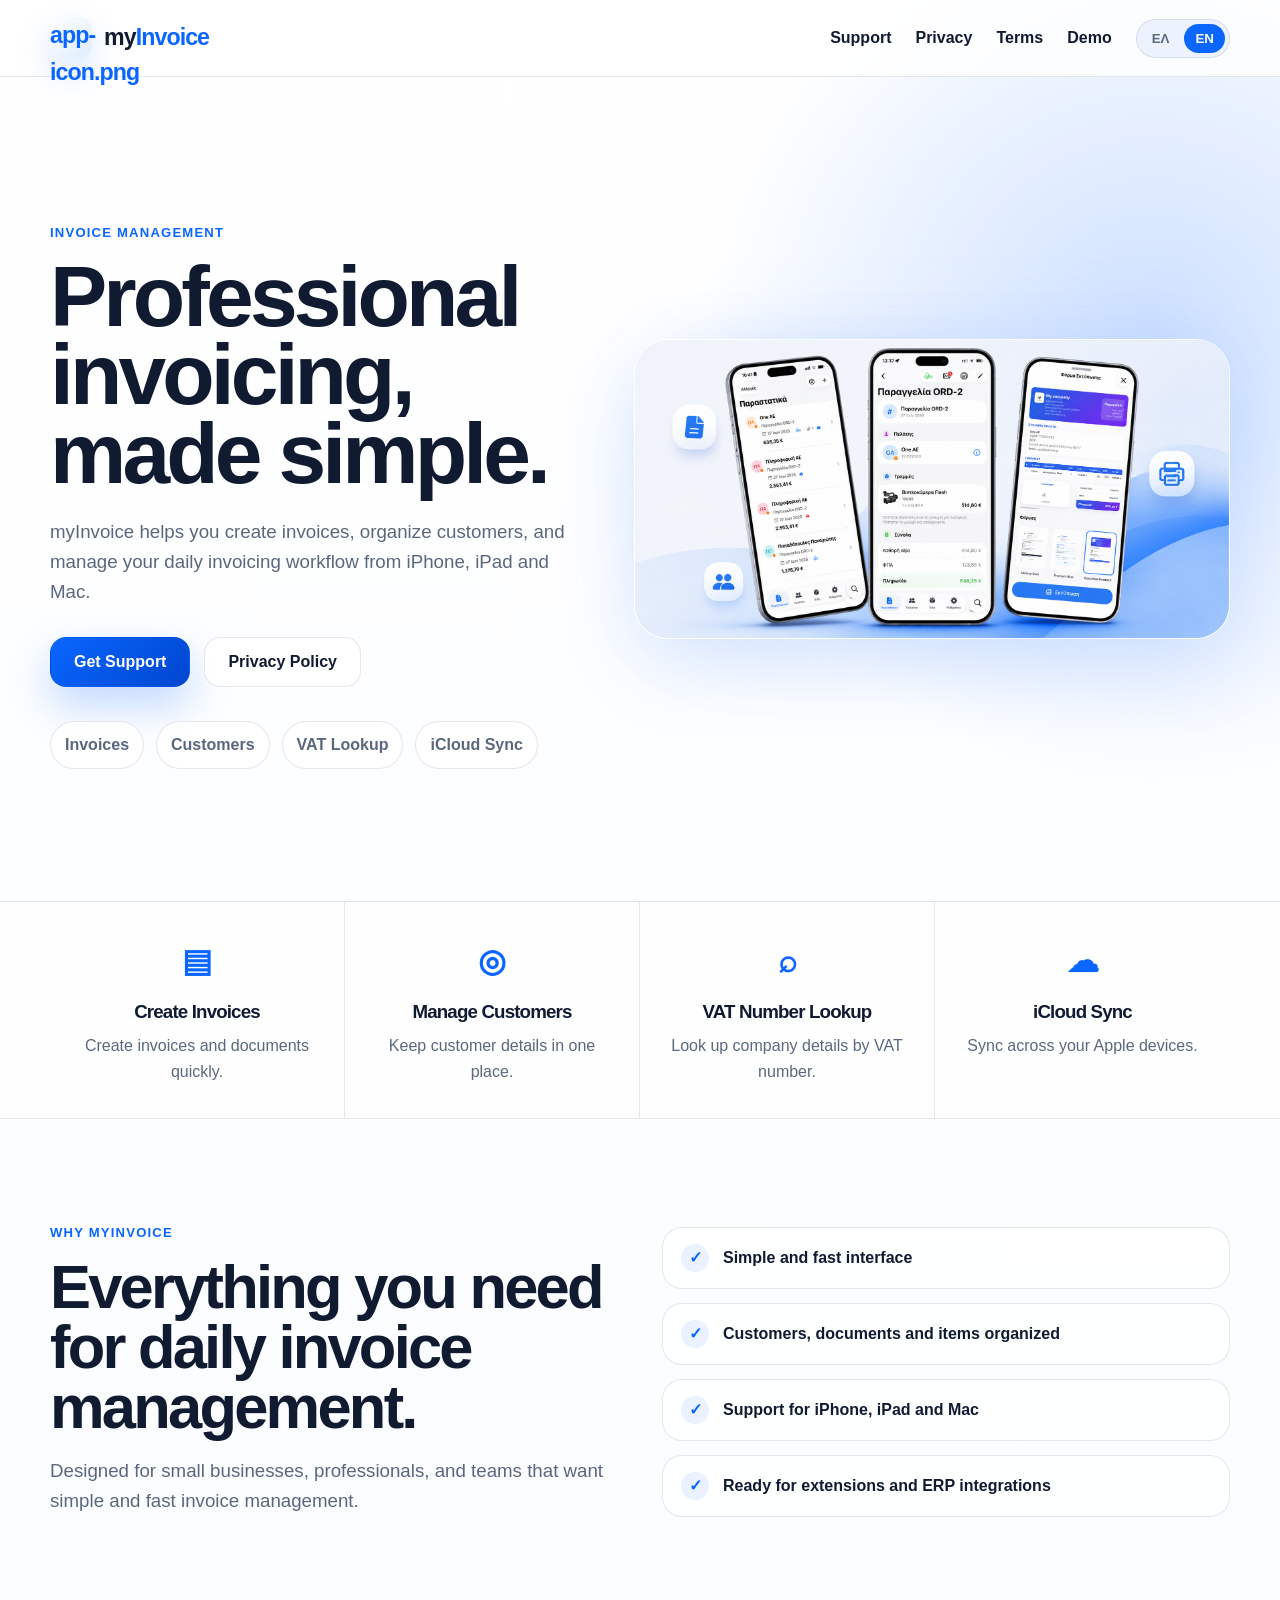
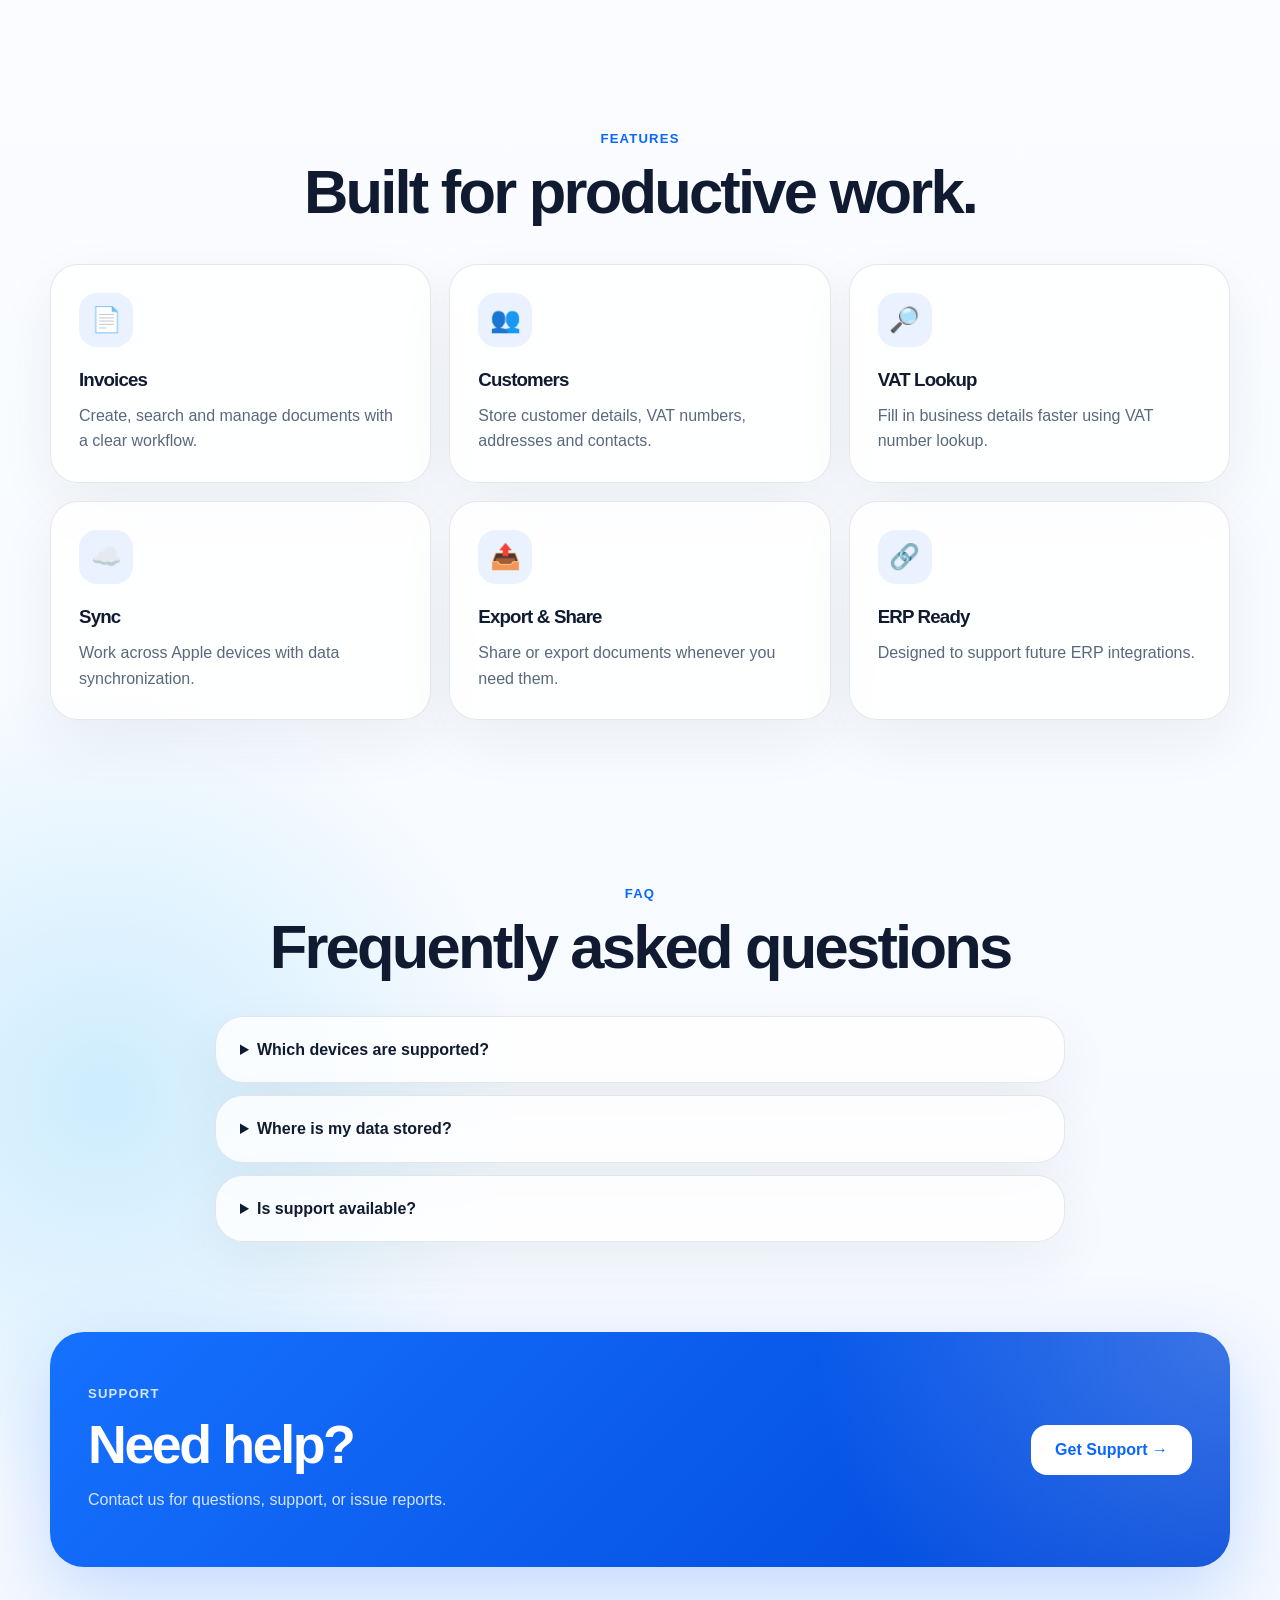
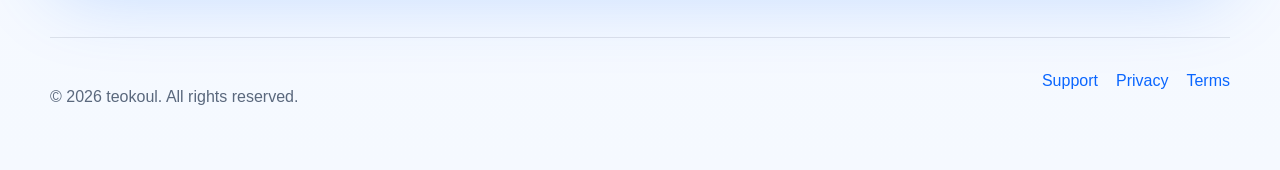
==== index.html @ 748924a8 "Update index.html" ====
<!DOCTYPE html>
<html lang="el">
<head>
  <meta charset="UTF-8" />
  <meta name="viewport" content="width=device-width, initial-scale=1.0" />
  <title>myInvoice | Invoice Management</title>
  <meta name="description" content="myInvoice - Δημιουργία παραστατικών, πελάτες, ΑΦΜ lookup και διαχείριση τιμολόγησης για iPhone, iPad και Mac." />
  <meta property="og:title" content="myInvoice" />
  <meta property="og:description" content="Professional invoice management for iPhone, iPad and Mac." />
  <meta property="og:image" content="hero.png" />
  <link rel="stylesheet" href="style.css" />
</head>
<body>
  <header class="site-header">
    <div class="container nav">
      <a class="brand" href="index.html" aria-label="myInvoice home">
        <span class="app-icon">app-icon.png</span>
        <span>my<span>Invoice</span></span>
      </a>

      <nav class="main-nav">
        <a href="support.html" data-i18n="navSupport">Support</a>
        <a href="privacy.html" data-i18n="navPrivacy">Privacy</a>
        <a href="terms.html" data-i18n="navTerms">Terms</a>
         <a href="demo.html" data-i18n="navDemo">Demo</a>
      </nav>

      <div class="language-switch" aria-label="Language switch">
        <button type="button" data-lang="el">ΕΛ</button>
        <button type="button" data-lang="en">EN</button>
      </div>
    </div>
  </header>

  <main>
    <section class="hero container">
      <div class="hero-copy">
        <p class="eyebrow" data-i18n="heroEyebrow">Invoice Management</p>
        <h1 data-i18n="heroTitle">Δημιούργησε παραστατικά εύκολα.</h1>
        <p class="lead" data-i18n="heroLead">
          Το myInvoice σε βοηθά να δημιουργείς παραστατικά, να οργανώνεις πελάτες
          και να διαχειρίζεσαι την καθημερινή τιμολόγηση από iPhone, iPad και Mac.
        </p>

        <div class="actions">
          <a class="button primary" href="support.html" data-i18n="heroSupport">Υποστήριξη</a>
          <a class="button secondary" href="privacy.html" data-i18n="heroPrivacy">Privacy Policy</a>
        </div>

        <div class="mini-features">
          <span data-i18n="pillInvoices">Παραστατικά</span>
          <span data-i18n="pillCustomers">Πελάτες</span>
          <span data-i18n="pillVat">ΑΦΜ Lookup</span>
          <span data-i18n="pillSync">iCloud Sync</span>
        </div>
      </div>

      <div class="hero-art">
        <img src="hero.png" alt="myInvoice app preview" />
      </div>
    </section>

    <section class="feature-strip">
      <div class="container strip-grid">
        <article>
          <div class="line-icon">▤</div>
          <h3 data-i18n="strip1Title">Create Invoices</h3>
          <p data-i18n="strip1Text">Δημιούργησε παραστατικά και έγγραφα γρήγορα.</p>
        </article>
        <article>
          <div class="line-icon">◎</div>
          <h3 data-i18n="strip2Title">Manage Customers</h3>
          <p data-i18n="strip2Text">Οργάνωσε στοιχεία πελατών σε ένα σημείο.</p>
        </article>
        <article>
          <div class="line-icon">⌕</div>
          <h3 data-i18n="strip3Title">VAT Number Lookup</h3>
          <p data-i18n="strip3Text">Αναζήτηση στοιχείων επιχείρησης με ΑΦΜ.</p>
        </article>
        <article>
          <div class="line-icon">☁</div>
          <h3 data-i18n="strip4Title">iCloud Sync</h3>
          <p data-i18n="strip4Text">Συγχρονισμός στις Apple συσκευές σου.</p>
        </article>
      </div>
    </section>

    <section class="container section two-col">
      <div>
        <p class="eyebrow" data-i18n="whyEyebrow">Why myInvoice</p>
        <h2 data-i18n="whyTitle">Όλα όσα χρειάζεσαι για την καθημερινή τιμολόγηση.</h2>
        <p class="section-lead" data-i18n="whyText">
          Σχεδιασμένο για μικρές επιχειρήσεις, επαγγελματίες και ομάδες που θέλουν
          απλή και γρήγορη διαχείριση παραστατικών.
        </p>
      </div>
      <div class="check-list">
        <div><span>✓</span><p data-i18n="check1">Απλό και γρήγορο περιβάλλον</p></div>
        <div><span>✓</span><p data-i18n="check2">Πελάτες, παραστατικά και είδη οργανωμένα</p></div>
        <div><span>✓</span><p data-i18n="check3">Υποστήριξη για iPhone, iPad και Mac</p></div>
        <div><span>✓</span><p data-i18n="check4">Έτοιμο για επεκτάσεις και ERP integrations</p></div>
      </div>
    </section>

    <section class="container section">
      <p class="eyebrow center" data-i18n="featuresEyebrow">Features</p>
      <h2 class="center title-medium" data-i18n="featuresTitle">Χτισμένο για παραγωγική εργασία.</h2>

      <div class="cards-grid">
        <article class="card">
          <div class="card-icon">📄</div>
          <h3 data-i18n="card1Title">Παραστατικά</h3>
          <p data-i18n="card1Text">Δημιούργησε, αναζήτησε και διαχειρίσου παραστατικά με καθαρή εικόνα.</p>
        </article>
        <article class="card">
          <div class="card-icon">👥</div>
          <h3 data-i18n="card2Title">Πελάτες</h3>
          <p data-i18n="card2Text">Κράτησε στοιχεία πελατών, ΑΦΜ, διευθύνσεις και επαφές.</p>
        </article>
        <article class="card">
          <div class="card-icon">🔎</div>
          <h3 data-i18n="card3Title">Αναζήτηση ΑΦΜ</h3>
          <p data-i18n="card3Text">Συμπλήρωσε πιο γρήγορα στοιχεία επιχείρησης με αναζήτηση ΑΦΜ.</p>
        </article>
        <article class="card">
          <div class="card-icon">☁️</div>
          <h3 data-i18n="card4Title">Συγχρονισμός</h3>
          <p data-i18n="card4Text">Δούλεψε σε διαφορετικές Apple συσκευές με συγχρονισμό δεδομένων.</p>
        </article>
        <article class="card">
          <div class="card-icon">📤</div>
          <h3 data-i18n="card5Title">Export & Share</h3>
          <p data-i18n="card5Text">Μοιράσου ή εξήγαγε έγγραφα όταν τα χρειάζεσαι.</p>
        </article>
        <article class="card">
          <div class="card-icon">🔗</div>
          <h3 data-i18n="card6Title">ERP Ready</h3>
          <p data-i18n="card6Text">Σχεδιασμένο ώστε να υποστηρίξει μελλοντικές διασυνδέσεις με ERP.</p>
        </article>
      </div>
    </section>

    <section class="container faq-section">
      <p class="eyebrow center">FAQ</p>
      <h2 class="center title-medium" data-i18n="faqTitle">Συχνές ερωτήσεις</h2>

      <div class="faq">
        <details>
          <summary data-i18n="faq1Q">Σε ποιες συσκευές λειτουργεί;</summary>
          <p data-i18n="faq1A">Το myInvoice έχει σχεδιαστεί για iPhone, iPad και Mac.</p>
        </details>
        <details>
          <summary data-i18n="faq2Q">Πού αποθηκεύονται τα δεδομένα;</summary>
          <p data-i18n="faq2A">Τα δεδομένα αποθηκεύονται στη συσκευή και μπορούν να συγχρονίζονται μέσω iCloud, αν είναι ενεργό.</p>
        </details>
        <details>
          <summary data-i18n="faq3Q">Υπάρχει υποστήριξη;</summary>
          <p data-i18n="faq3A">Ναι, μπορείς να επικοινωνήσεις μέσω της σελίδας Support.</p>
        </details>
      </div>
    </section>

    <section class="container cta">
      <div>
        <p class="eyebrow" data-i18n="ctaEyebrow">Support</p>
        <h2 data-i18n="ctaTitle">Χρειάζεσαι βοήθεια;</h2>
        <p data-i18n="ctaText">Επικοινώνησε μαζί μας για ερωτήσεις, υποστήριξη ή αναφορά προβλήματος.</p>
      </div>
      <a class="button white" href="support.html" data-i18n="ctaButton">Get Support →</a>
    </section>
  </main>

  <footer class="footer container">
    <p>© 2026 teokoul. All rights reserved.</p>
    <div>
      <a href="support.html">Support</a>
      <a href="privacy.html">Privacy</a>
      <a href="terms.html">Terms</a>
    </div>
  </footer>

  <script src="script.js"></script>
</body>
</html>
---- style.css ----
/* myInvoice bilingual GitHub Pages website */

:root {
  --bg: #f5f9ff;
  --surface: #ffffff;
  --text: #101b32;
  --muted: #5a687d;
  --blue: #0a66ff;
  --blue-dark: #0046cf;
  --blue-soft: #eaf2ff;
  --border: rgba(16, 27, 50, 0.10);
  --shadow: 0 26px 80px rgba(10, 102, 255, 0.14);
  --radius: 28px;
}

* {
  box-sizing: border-box;
}

html {
  scroll-behavior: smooth;
}

body {
  margin: 0;
  font-family: -apple-system, BlinkMacSystemFont, "SF Pro Display", "Segoe UI", sans-serif;
  background:
    radial-gradient(circle at 90% 10%, rgba(10, 102, 255, .20), transparent 28rem),
    radial-gradient(circle at 8% 80%, rgba(56, 189, 248, .22), transparent 26rem),
    linear-gradient(180deg, #ffffff 0%, var(--bg) 100%);
  color: var(--text);
  line-height: 1.6;
}

a {
  color: var(--blue);
  text-decoration: none;
}

a:hover {
  text-decoration: underline;
}

.container {
  width: min(1180px, calc(100% - 40px));
  margin: 0 auto;
}

.site-header {
  position: sticky;
  top: 0;
  z-index: 50;
  background: rgba(255, 255, 255, 0.78);
  backdrop-filter: blur(22px);
  border-bottom: 1px solid var(--border);
}

.nav {
  min-height: 76px;
  display: grid;
  grid-template-columns: auto 1fr auto;
  gap: 24px;
  align-items: center;
}

.brand {
  color: var(--text);
  display: inline-flex;
  align-items: center;
  gap: 12px;
  font-weight: 900;
  font-size: 1.45rem;
  letter-spacing: -0.04em;
}

.brand span span {
  color: var(--blue);
}

.app-icon {
  width: 42px;
  height: 42px;
  border-radius: 14px;
  display: grid;
  place-items: center;
  background: linear-gradient(135deg, #ffffff, #ddecff);
  box-shadow: 0 14px 34px rgba(10, 102, 255, .16);
  color: var(--blue);
}

.main-nav {
  justify-self: end;
  display: flex;
  gap: 24px;
  font-weight: 750;
}

.main-nav a {
  color: var(--text);
}

.language-switch {
  display: flex;
  padding: 4px;
  gap: 4px;
  border-radius: 999px;
  background: rgba(234, 242, 255, 0.9);
  border: 1px solid var(--border);
}

.language-switch button {
  border: 0;
  background: transparent;
  border-radius: 999px;
  padding: 7px 11px;
  cursor: pointer;
  font-weight: 850;
  color: var(--muted);
}

.language-switch button.active {
  background: var(--blue);
  color: #fff;
}

.hero {
  min-height: calc(100vh - 76px);
  display: grid;
  grid-template-columns: .95fr 1.05fr;
  gap: 44px;
  align-items: center;
  padding: 72px 0;
}

.eyebrow {
  color: var(--blue);
  text-transform: uppercase;
  letter-spacing: .09em;
  font-weight: 900;
  font-size: .82rem;
}

h1,
h2,
h3 {
  letter-spacing: -0.045em;
}

h1 {
  font-size: clamp(3.1rem, 6.7vw, 7.2rem);
  line-height: .92;
  margin: 0 0 24px;
}

.lead,
.section-lead,
.page-lead {
  color: var(--muted);
  font-size: 1.17rem;
  max-width: 650px;
}

.actions {
  display: flex;
  flex-wrap: wrap;
  gap: 14px;
  margin-top: 30px;
}

.button {
  min-height: 50px;
  padding: 0 23px;
  border-radius: 16px;
  display: inline-flex;
  align-items: center;
  justify-content: center;
  font-weight: 850;
  border: 1px solid transparent;
}

.button:hover {
  text-decoration: none;
}

.primary {
  background: linear-gradient(135deg, var(--blue), var(--blue-dark));
  color: white;
  box-shadow: 0 18px 42px rgba(10, 102, 255, .25);
}

.secondary {
  color: var(--text);
  background: rgba(255, 255, 255, .82);
  border-color: var(--border);
}

.white {
  color: var(--blue);
  background: white;
}

.mini-features {
  display: flex;
  flex-wrap: wrap;
  gap: 12px;
  margin-top: 34px;
}

.mini-features span {
  padding: 10px 14px;
  border-radius: 999px;
  background: rgba(255, 255, 255, .78);
  border: 1px solid var(--border);
  color: var(--muted);
  font-weight: 780;
}

.hero-art {
  position: relative;
}

.hero-art::before {
  content: "";
  position: absolute;
  inset: 8%;
  background: linear-gradient(135deg, rgba(10, 102, 255, .18), rgba(255,255,255,.2));
  filter: blur(50px);
  border-radius: 60px;
  z-index: -1;
}

.hero-art img {
  width: 100%;
  display: block;
  border-radius: 34px;
  box-shadow: var(--shadow);
  border: 1px solid rgba(255, 255, 255, .85);
}

.feature-strip {
  background: rgba(255, 255, 255, .78);
  border-top: 1px solid var(--border);
  border-bottom: 1px solid var(--border);
}

.strip-grid {
  display: grid;
  grid-template-columns: repeat(4, 1fr);
}

.strip-grid article {
  padding: 34px 28px;
  text-align: center;
  border-right: 1px solid var(--border);
}

.strip-grid article:last-child {
  border-right: 0;
}

.line-icon {
  color: var(--blue);
  font-size: 2rem;
  font-weight: 900;
}

.strip-grid h3 {
  margin: 10px 0 6px;
}

.strip-grid p {
  margin: 0;
  color: var(--muted);
}

.section {
  padding: 90px 0;
}

.two-col {
  display: grid;
  grid-template-columns: 1fr 1fr;
  gap: 44px;
  align-items: center;
}

.two-col h2,
.title-medium {
  font-size: clamp(2.3rem, 4.8vw, 5rem);
  line-height: .98;
  margin: 0 0 18px;
}

.check-list {
  display: grid;
  gap: 14px;
}

.check-list div {
  display: flex;
  gap: 14px;
  align-items: center;
  background: rgba(255, 255, 255, .78);
  border: 1px solid var(--border);
  border-radius: 20px;
  padding: 16px 18px;
}

.check-list span {
  width: 28px;
  height: 28px;
  display: grid;
  place-items: center;
  border-radius: 50%;
  background: var(--blue-soft);
  color: var(--blue);
  font-weight: 900;
}

.check-list p {
  margin: 0;
  color: var(--text);
  font-weight: 700;
}

.center {
  text-align: center;
}

.cards-grid {
  display: grid;
  grid-template-columns: repeat(3, 1fr);
  gap: 18px;
  margin-top: 42px;
}

.card,
.info-box,
.faq details {
  background: rgba(255, 255, 255, .82);
  border: 1px solid var(--border);
  border-radius: var(--radius);
  box-shadow: 0 20px 60px rgba(16, 27, 50, .06);
}

.card {
  padding: 28px;
}

.card-icon {
  width: 54px;
  height: 54px;
  border-radius: 18px;
  display: grid;
  place-items: center;
  background: var(--blue-soft);
  font-size: 1.55rem;
}

.card h3 {
  margin: 18px 0 8px;
}

.card p {
  color: var(--muted);
  margin: 0;
}

.faq-section {
  padding: 60px 0 90px;
}

.faq {
  display: grid;
  gap: 12px;
  max-width: 850px;
  margin: 38px auto 0;
}

.faq details {
  padding: 20px 24px;
}

.faq summary {
  cursor: pointer;
  font-weight: 850;
}

.faq p {
  color: var(--muted);
  margin-bottom: 0;
}

.cta {
  margin-bottom: 70px;
  border-radius: 34px;
  padding: 38px;
  display: flex;
  align-items: center;
  justify-content: space-between;
  gap: 28px;
  color: white;
  background:
    radial-gradient(circle at top right, rgba(255,255,255,.22), transparent 26rem),
    linear-gradient(135deg, #1671ff, #0047d9);
  box-shadow: 0 26px 80px rgba(10, 102, 255, .22);
}

.cta .eyebrow,
.cta p {
  color: rgba(255, 255, 255, .82);
}

.cta h2 {
  font-size: clamp(2rem, 4.2vw, 4.2rem);
  line-height: 1;
  margin: 0 0 10px;
}

.page {
  max-width: 900px;
  padding: 76px 0;
}

.page h1 {
  font-size: clamp(2.7rem, 6vw, 5.4rem);
}

.page h2 {
  margin-top: 34px;
}

.page p,
.page li {
  color: var(--muted);
}

.info-box {
  padding: 28px;
  margin: 30px 0;
}

.page-section {
  margin-top: 38px;
}

.footer {
  border-top: 1px solid var(--border);
  padding: 30px 0 44px;
  display: flex;
  justify-content: space-between;
  gap: 20px;
  color: var(--muted);
}

.footer div {
  display: flex;
  gap: 18px;
}

@media (max-width: 980px) {
  .hero,
  .two-col {
    grid-template-columns: 1fr;
  }

  .hero {
    min-height: auto;
  }

  .strip-grid,
  .cards-grid {
    grid-template-columns: repeat(2, 1fr);
  }

  .strip-grid article:nth-child(2) {
    border-right: 0;
  }
}

@media (max-width: 720px) {
  .nav {
    grid-template-columns: 1fr;
    padding: 16px 0;
    gap: 14px;
  }

  .main-nav {
    justify-self: start;
    gap: 16px;
    flex-wrap: wrap;
  }

  .language-switch {
    justify-self: start;
  }

  h1 {
    font-size: clamp(3rem, 15vw, 4.7rem);
  }

  .hero {
    padding: 46px 0;
  }

  .strip-grid,
  .cards-grid {
    grid-template-columns: 1fr;
  }

  .strip-grid article {
    border-right: 0;
    border-bottom: 1px solid var(--border);
  }

  .strip-grid article:last-child {
    border-bottom: 0;
  }

  .cta,
  .footer {
    flex-direction: column;
    align-items: flex-start;
  }
}
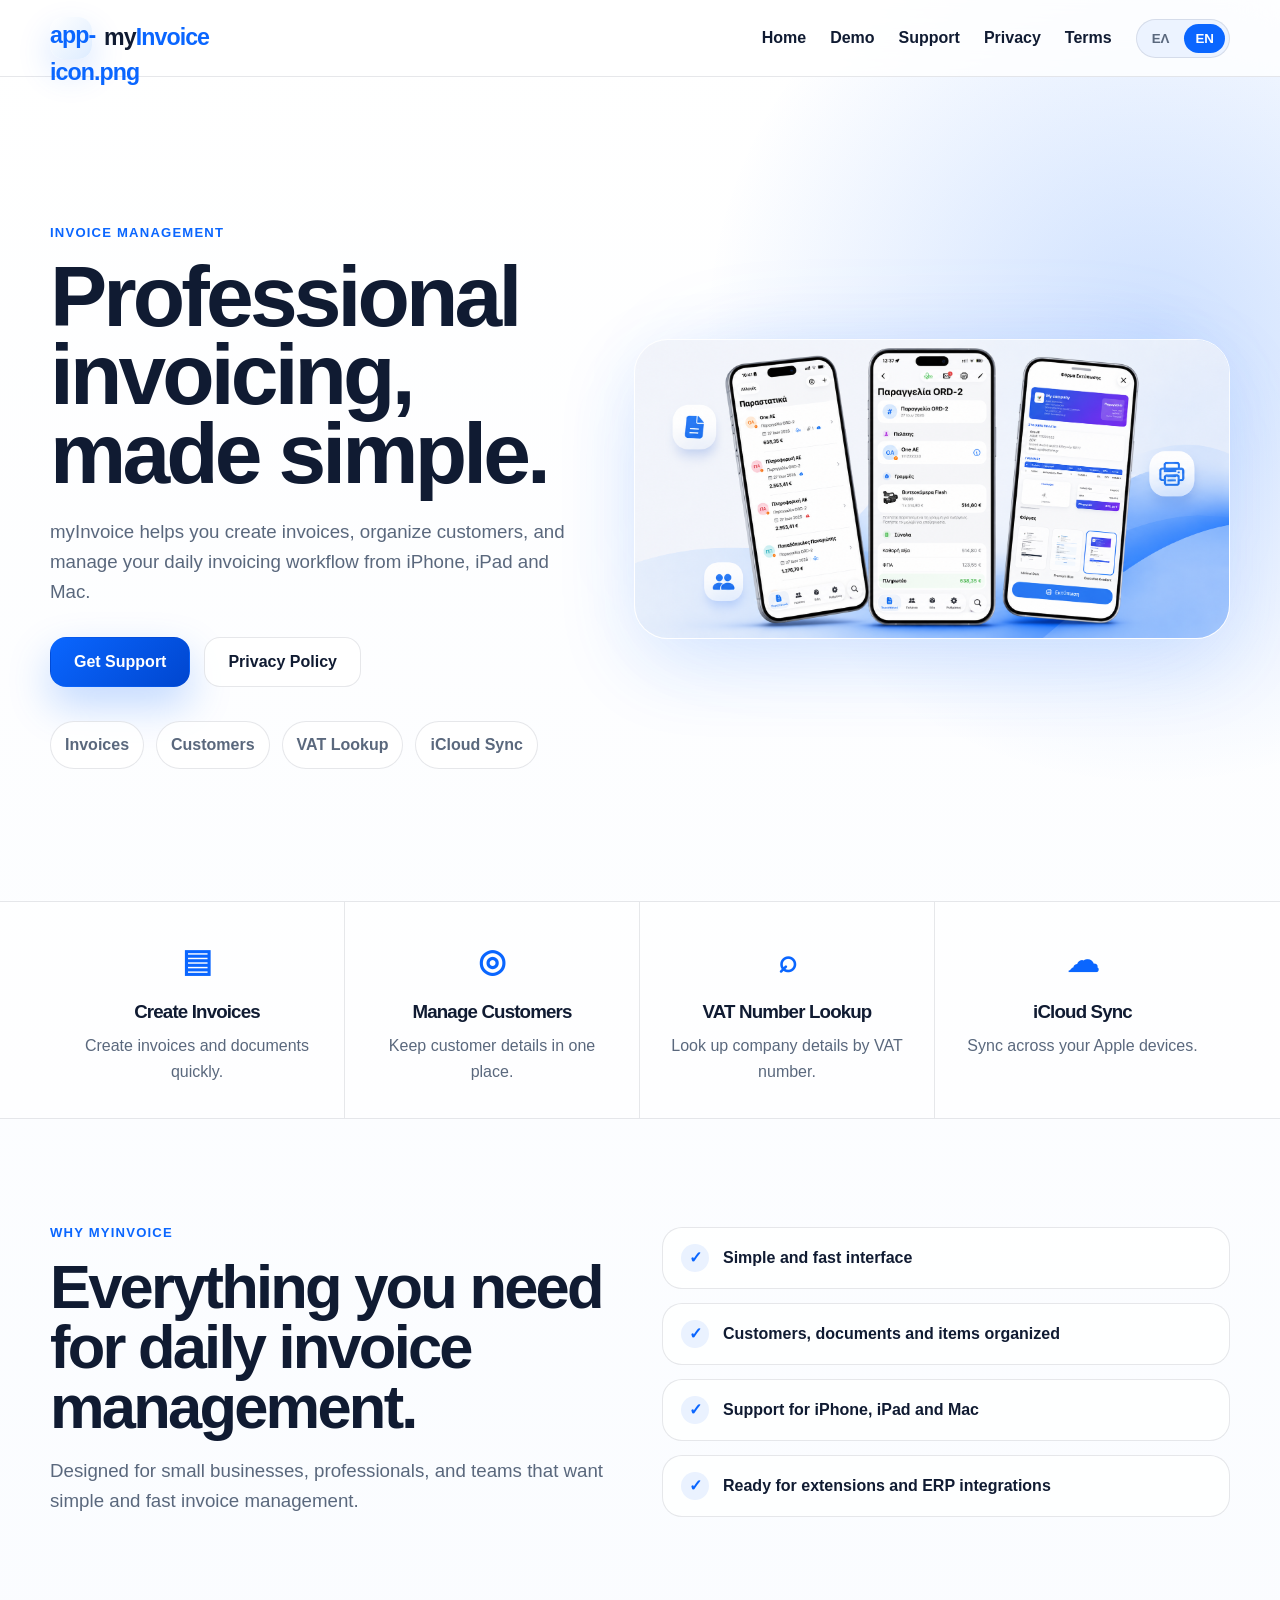
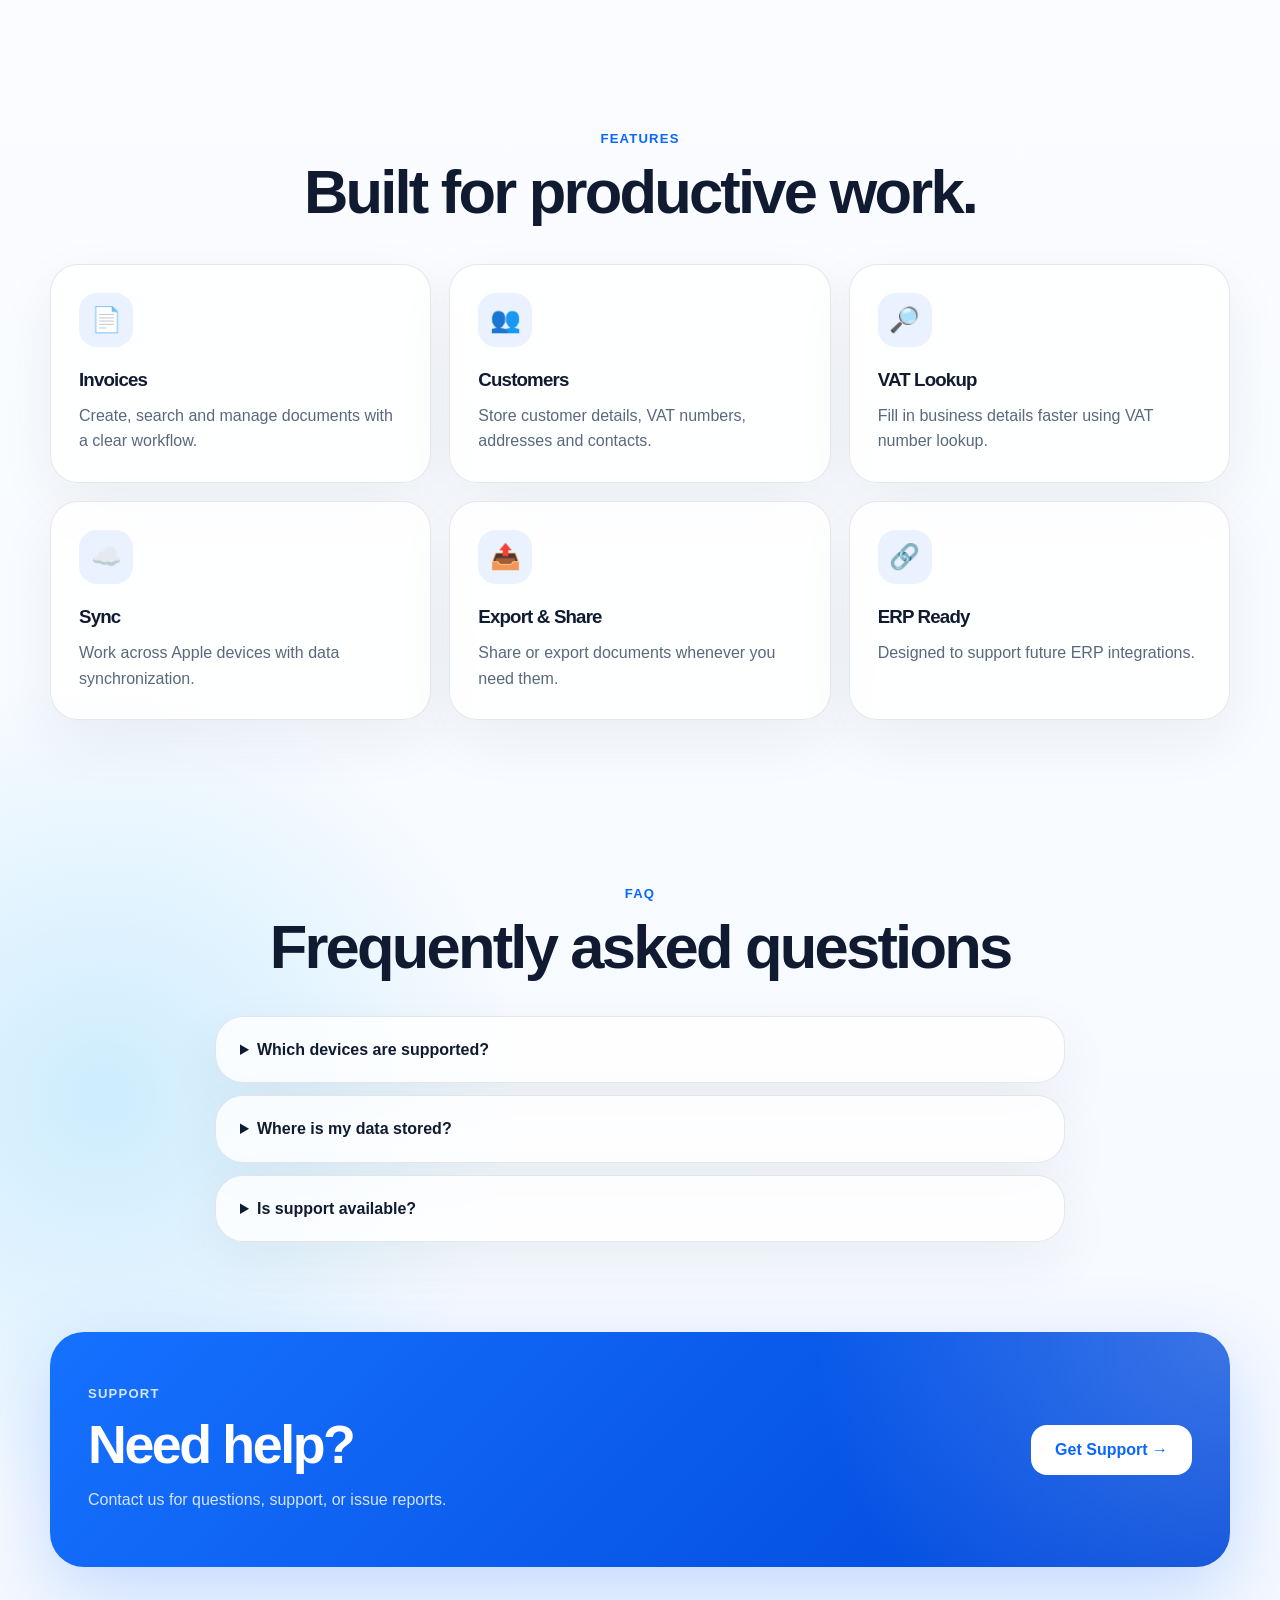
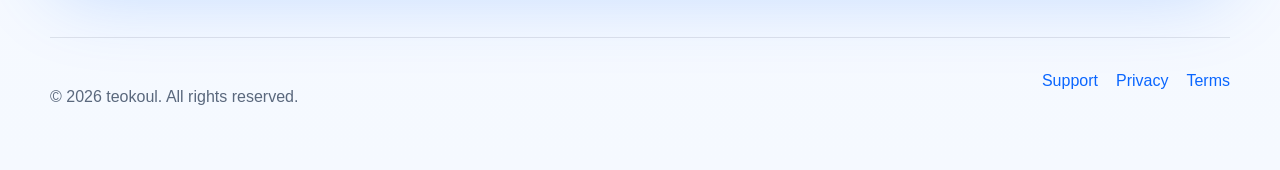
==== commit 2178d1ec: "Update index.html" ====
--- a/index.html
+++ b/index.html
@@ -18,12 +18,14 @@
         <span>my<span>Invoice</span></span>
       </a>
 
-      <nav class="main-nav">
+         <nav class="main-nav">
+        <a href="index.html">Home</a>
+        <a href="demo.html">Demo</a>
         <a href="support.html" data-i18n="navSupport">Support</a>
         <a href="privacy.html" data-i18n="navPrivacy">Privacy</a>
         <a href="terms.html" data-i18n="navTerms">Terms</a>
-         <a href="demo.html" data-i18n="navDemo">Demo</a>
       </nav>
+
 
       <div class="language-switch" aria-label="Language switch">
         <button type="button" data-lang="el">ΕΛ</button>
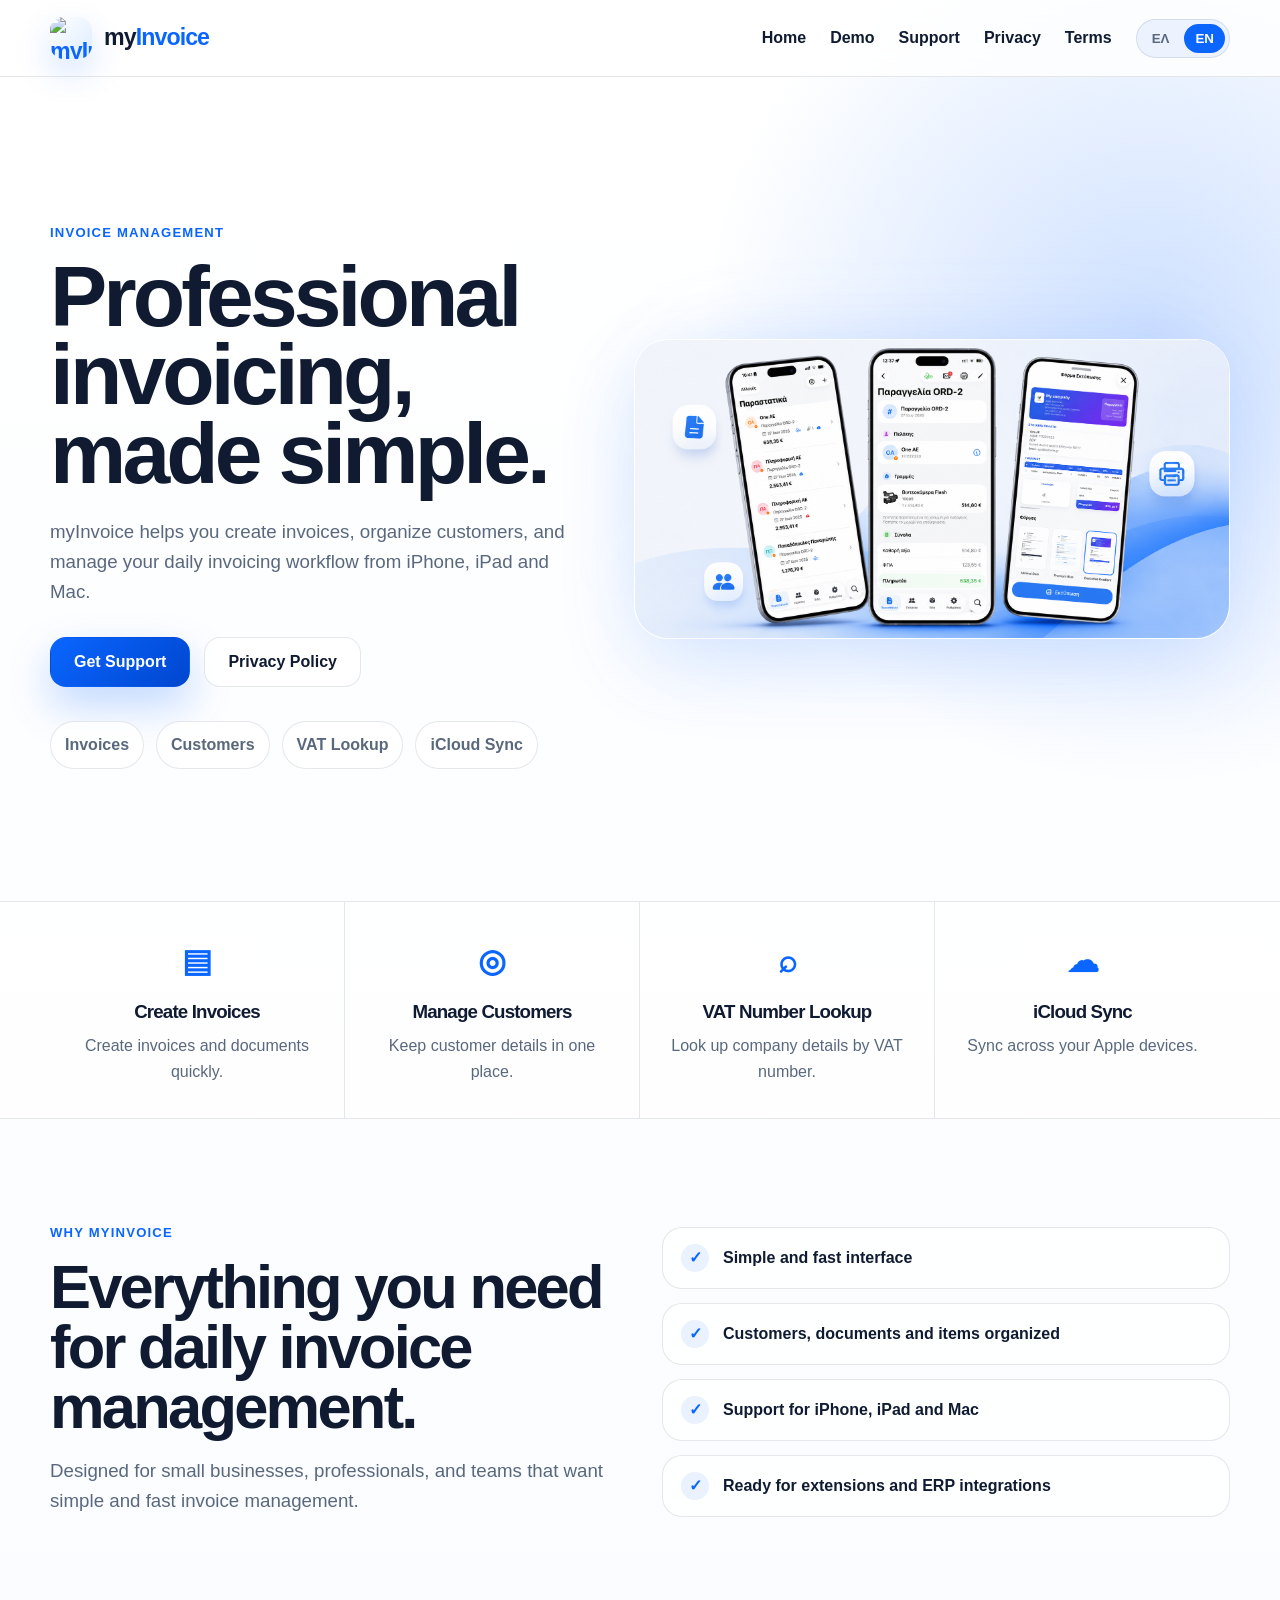
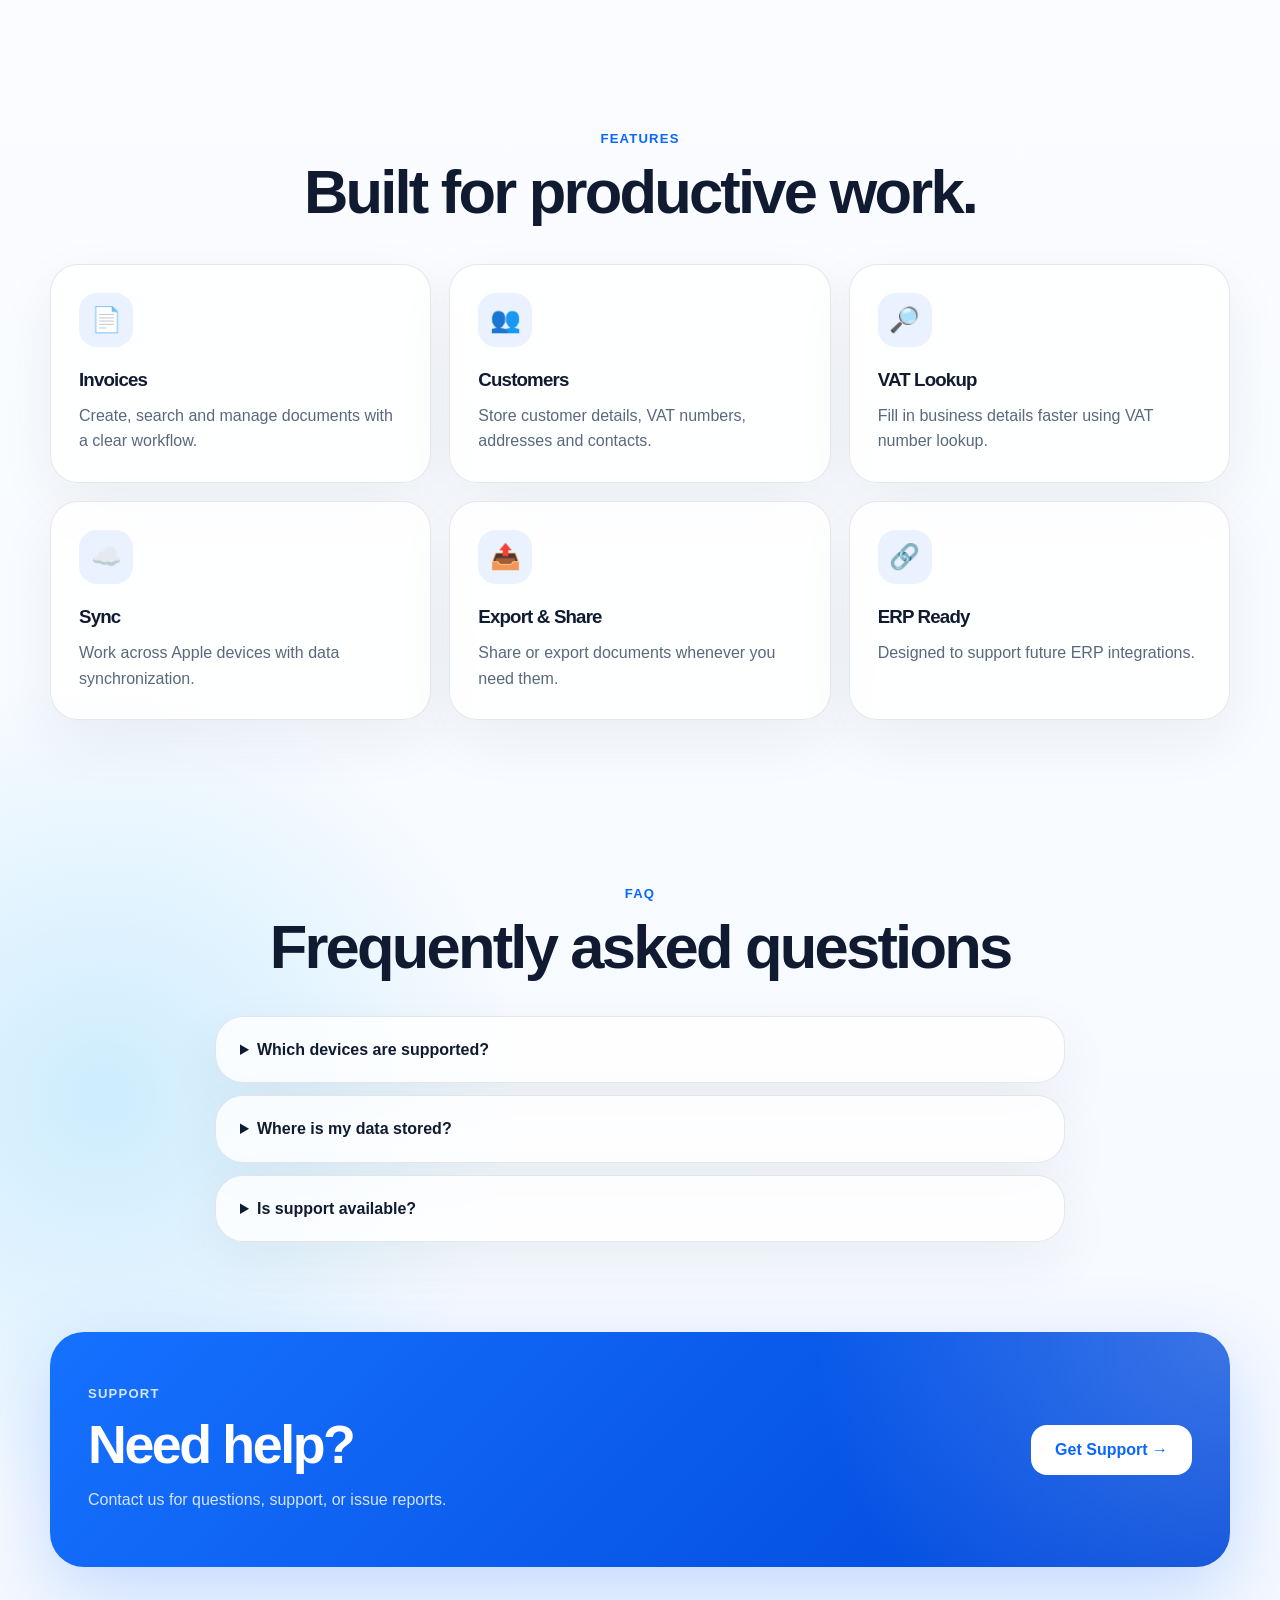
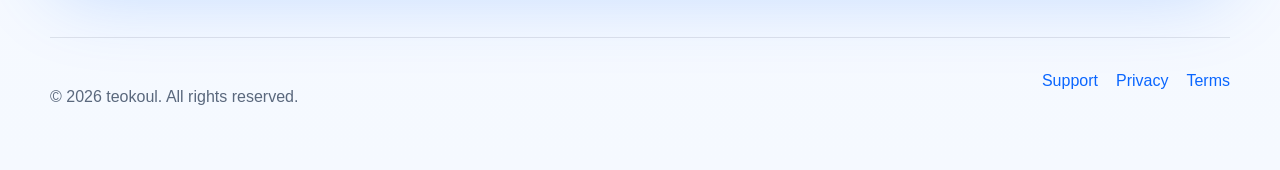
==== commit f8674add: "Update index.html" ====
--- a/index.html
+++ b/index.html
@@ -14,7 +14,7 @@
   <header class="site-header">
     <div class="container nav">
       <a class="brand" href="index.html" aria-label="myInvoice home">
-        <span class="app-icon">app-icon.png</span>
+      <img src="app-icon.png" alt="myInvoice" class="app-icon">
         <span>my<span>Invoice</span></span>
       </a>
 
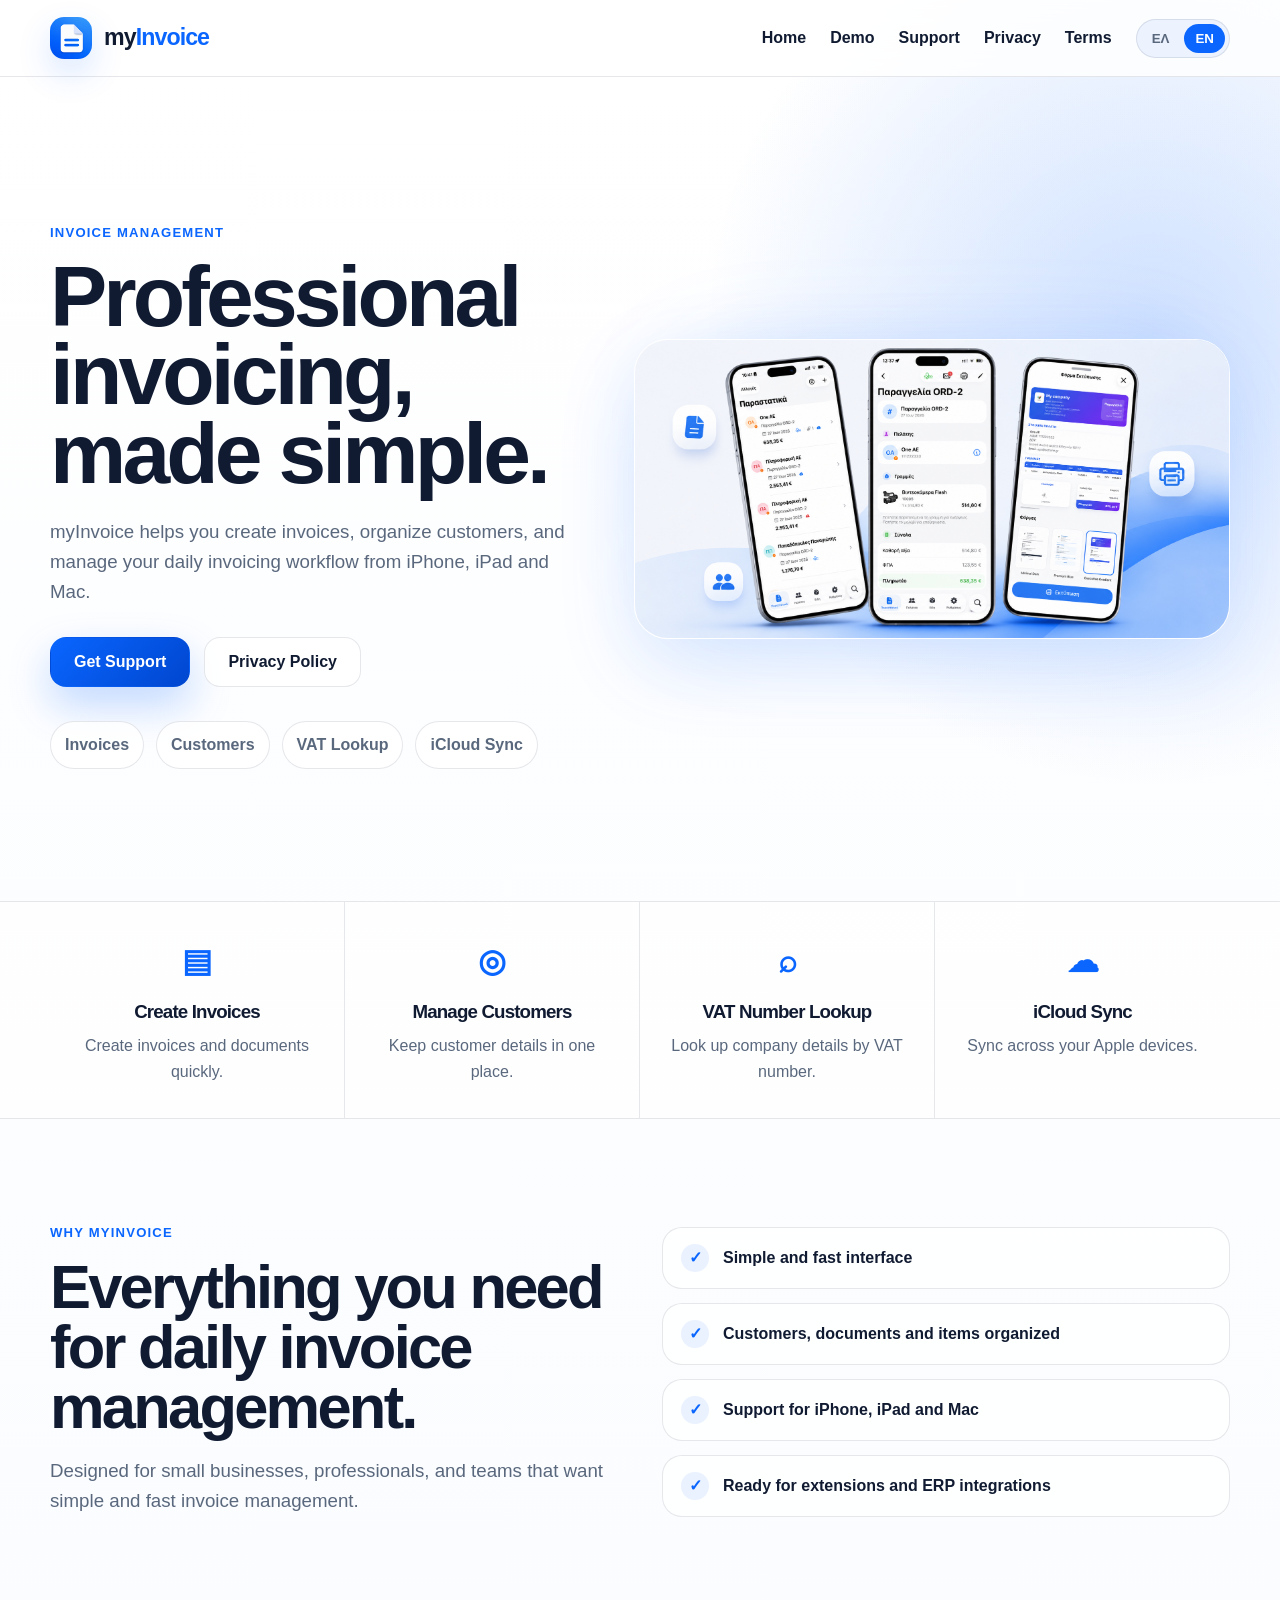
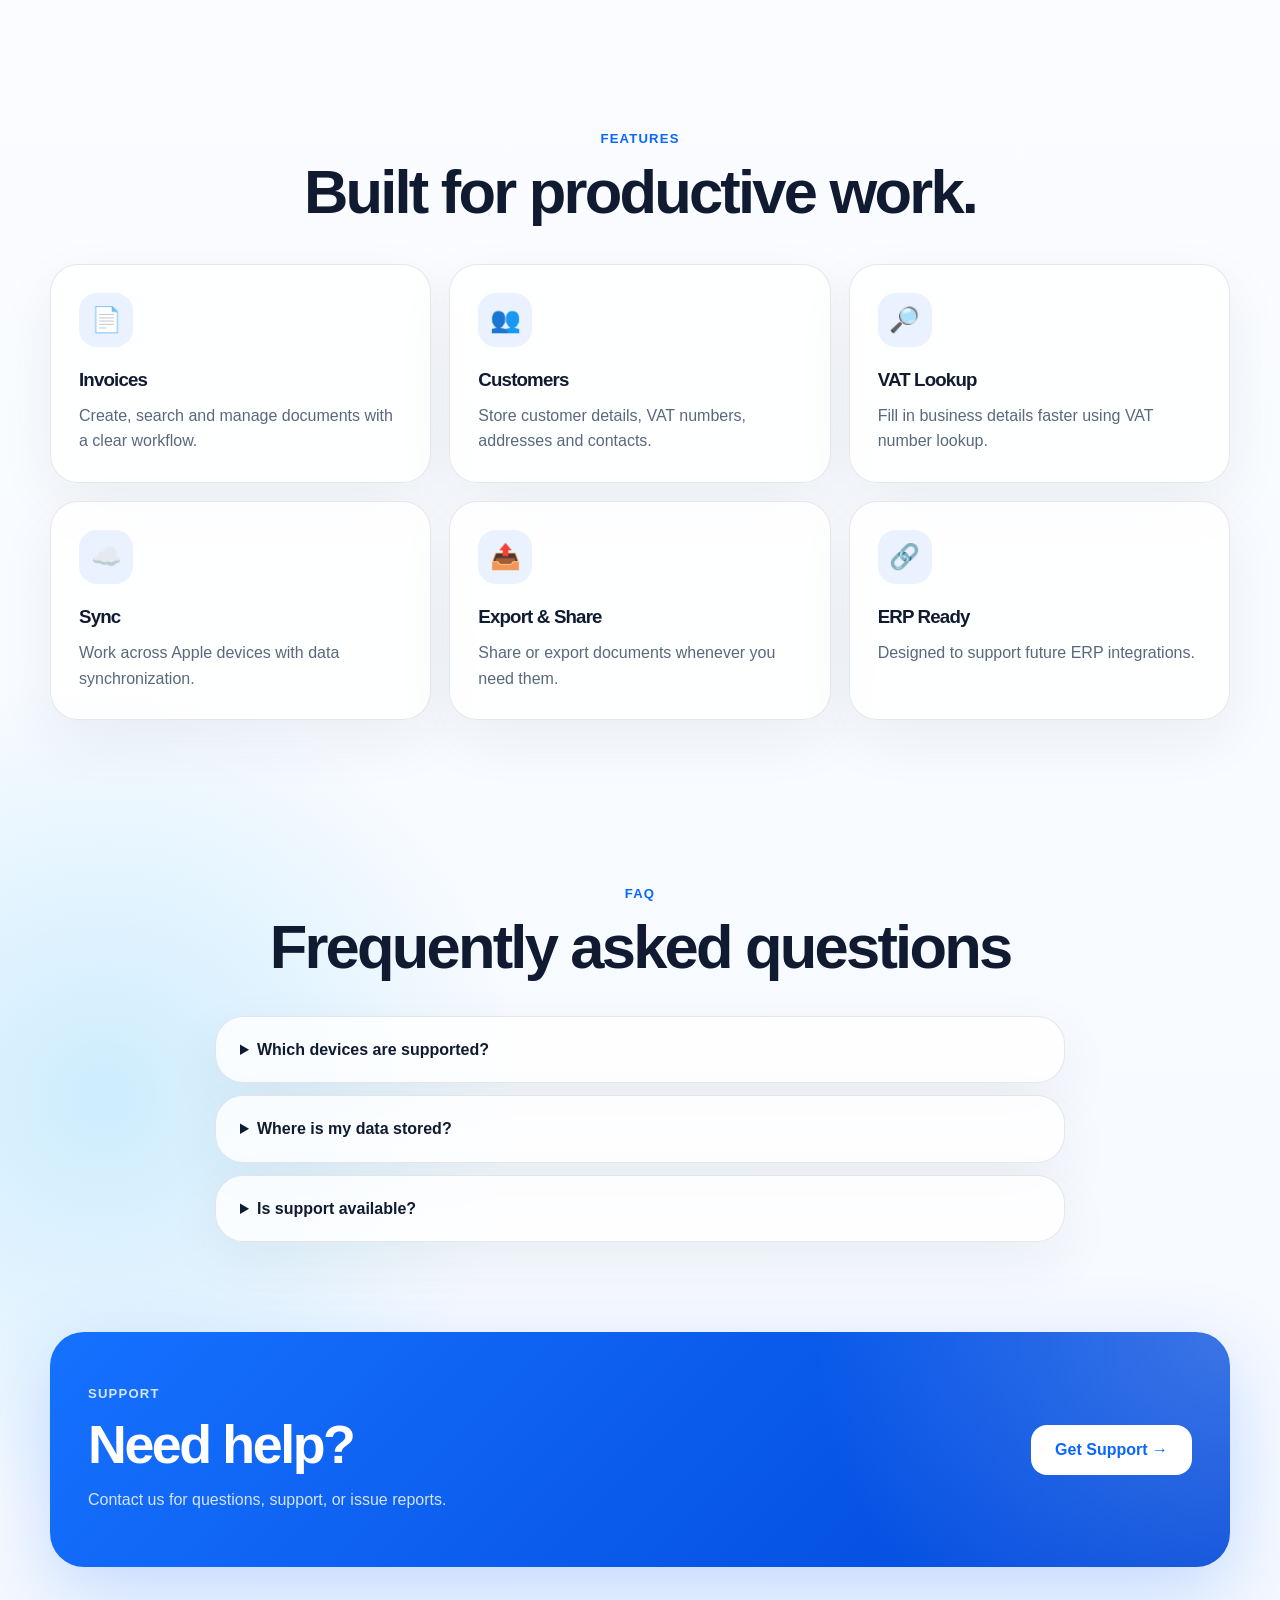
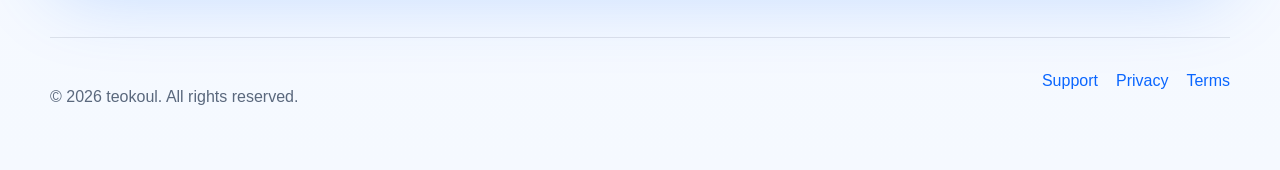
==== commit db5fd30e: "Update index.html" ====
--- a/index.html
+++ b/index.html
@@ -14,7 +14,7 @@
   <header class="site-header">
     <div class="container nav">
       <a class="brand" href="index.html" aria-label="myInvoice home">
-      <img src="app-icon.png" alt="myInvoice" class="app-icon">
+      <img src="app-icon.PNG" alt="myInvoice" class="app-icon">
         <span>my<span>Invoice</span></span>
       </a>
 
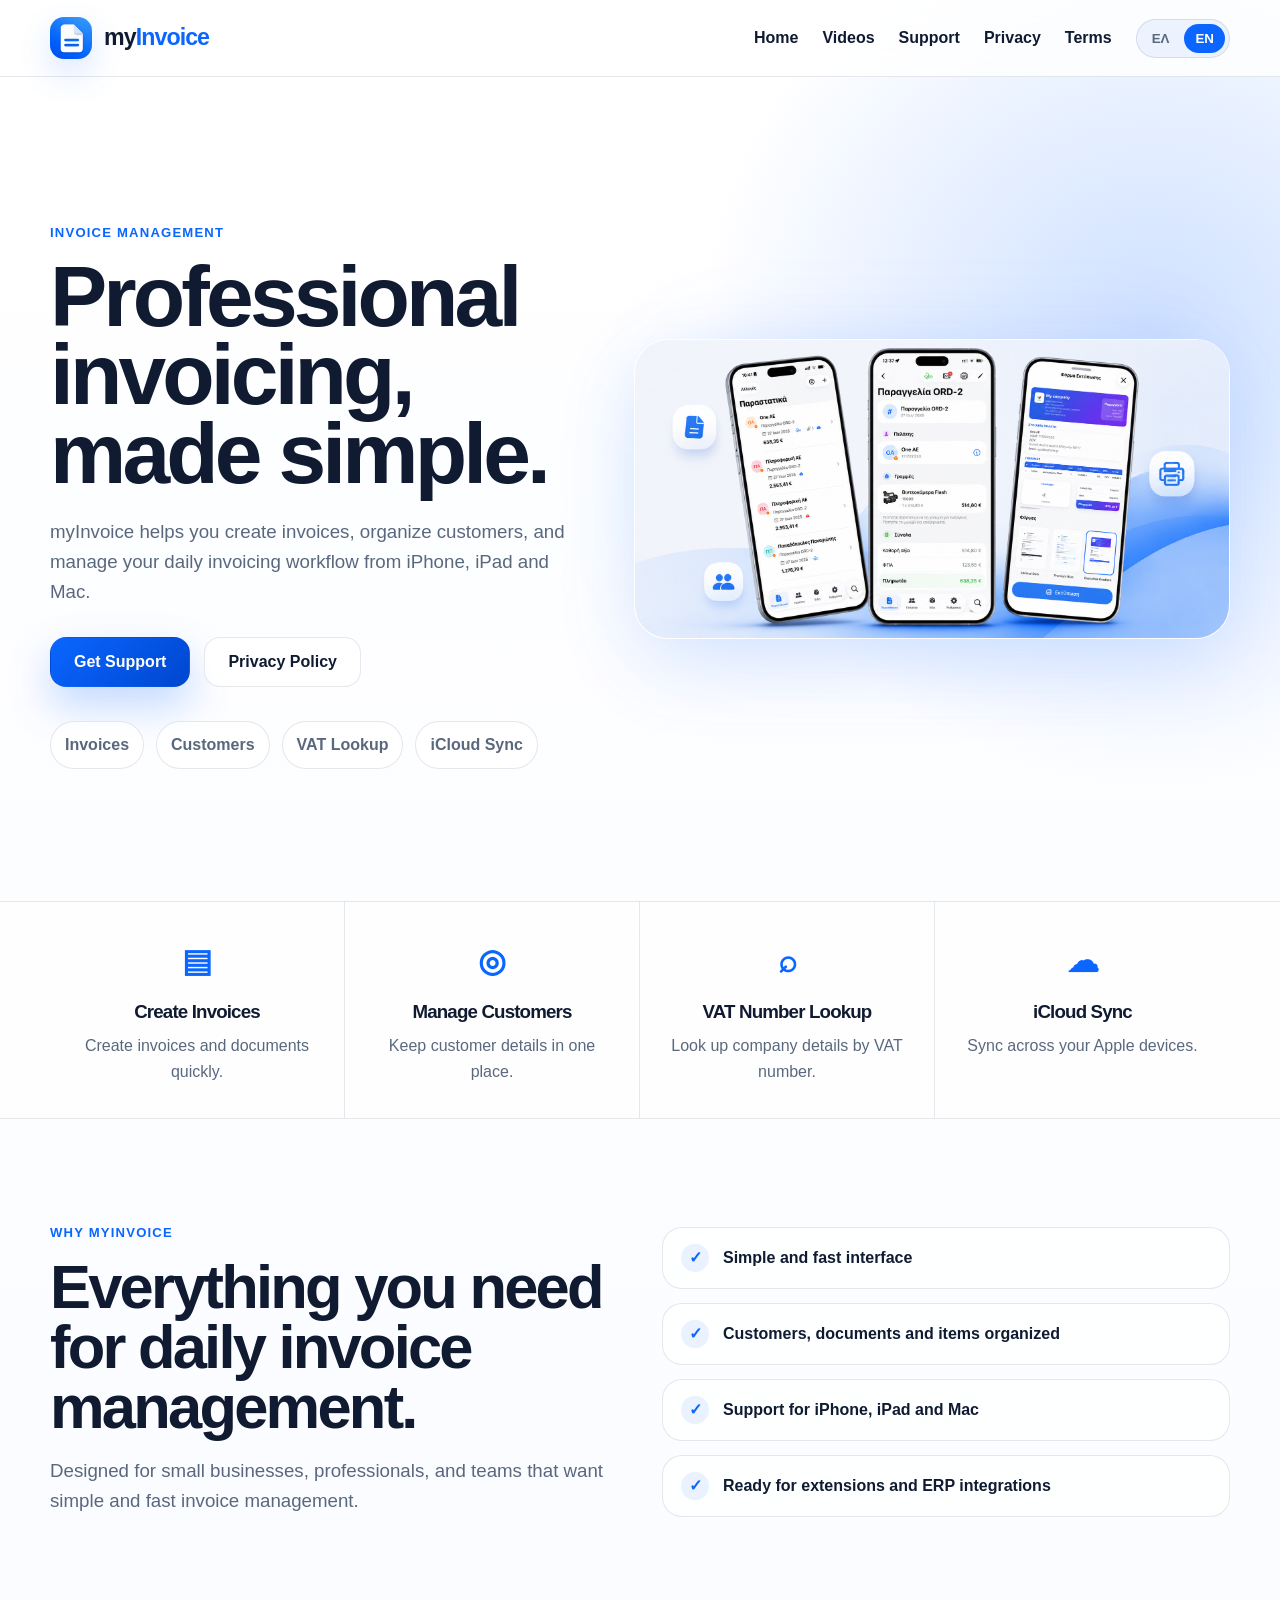
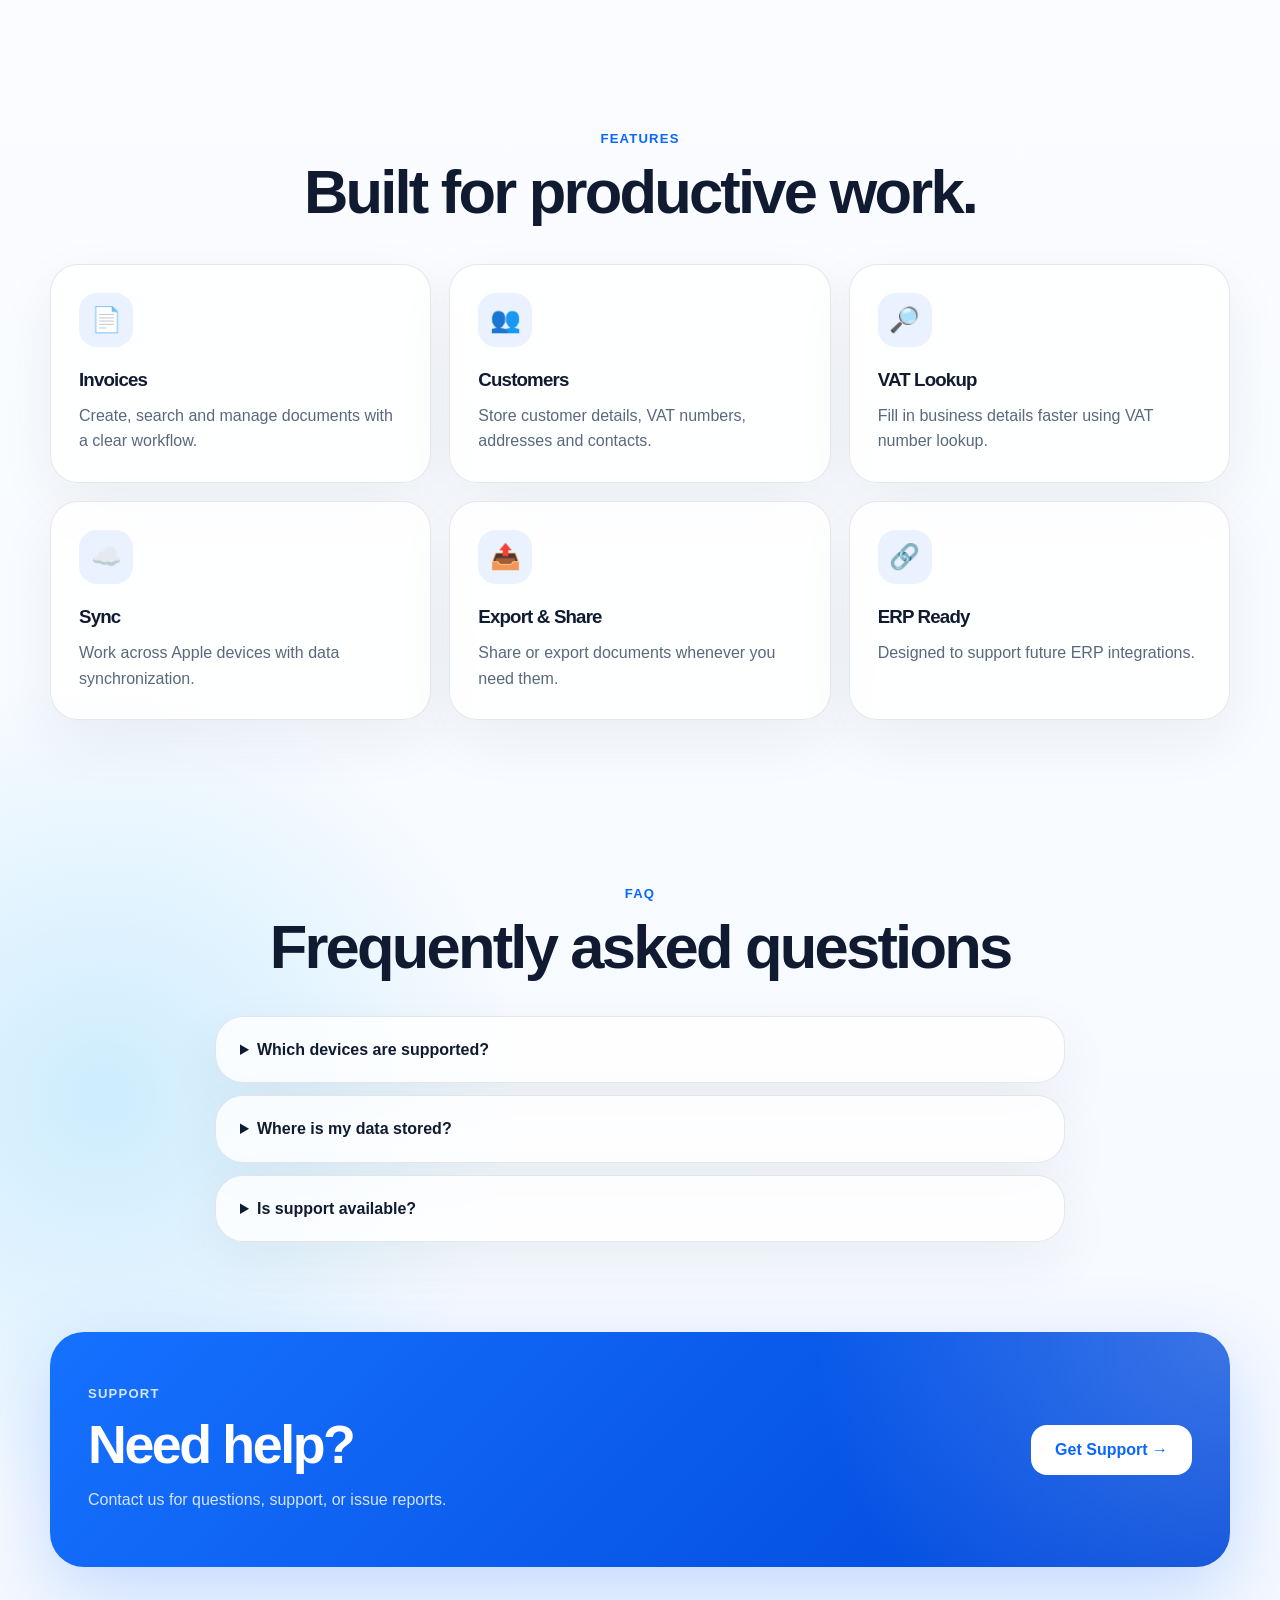
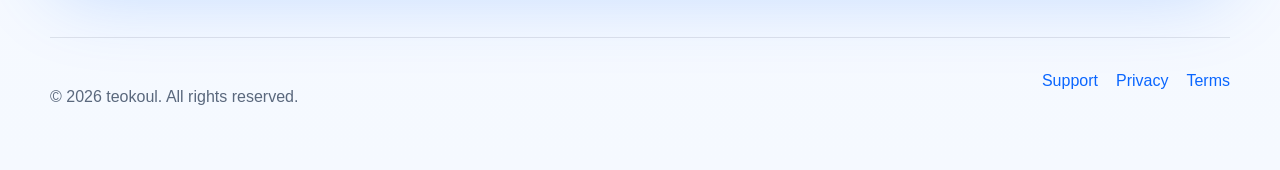
==== commit 45de30aa: "Update index.html" ====
--- a/index.html
+++ b/index.html
@@ -20,7 +20,7 @@
 
          <nav class="main-nav">
         <a href="index.html">Home</a>
-        <a href="demo.html">Demo</a>
+        <a href="demo.html">Videos</a>
         <a href="support.html" data-i18n="navSupport">Support</a>
         <a href="privacy.html" data-i18n="navPrivacy">Privacy</a>
         <a href="terms.html" data-i18n="navTerms">Terms</a>
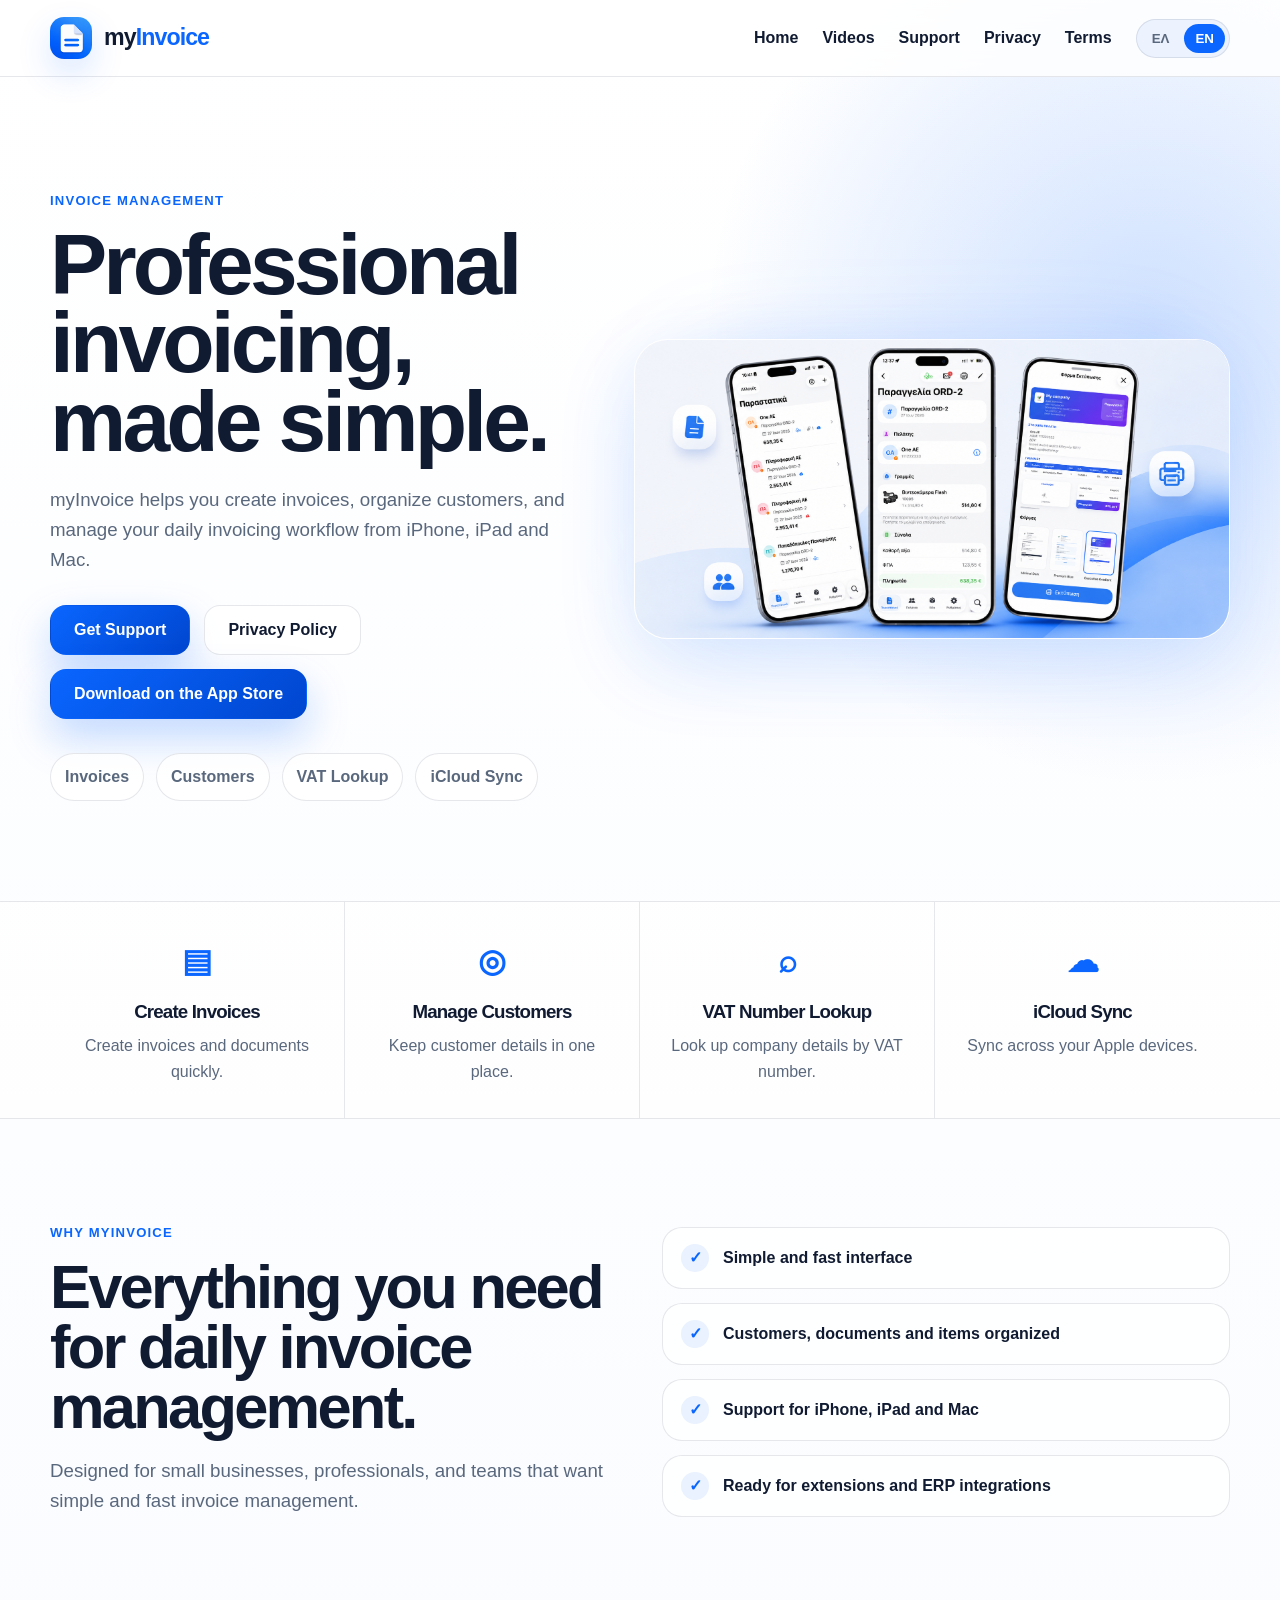
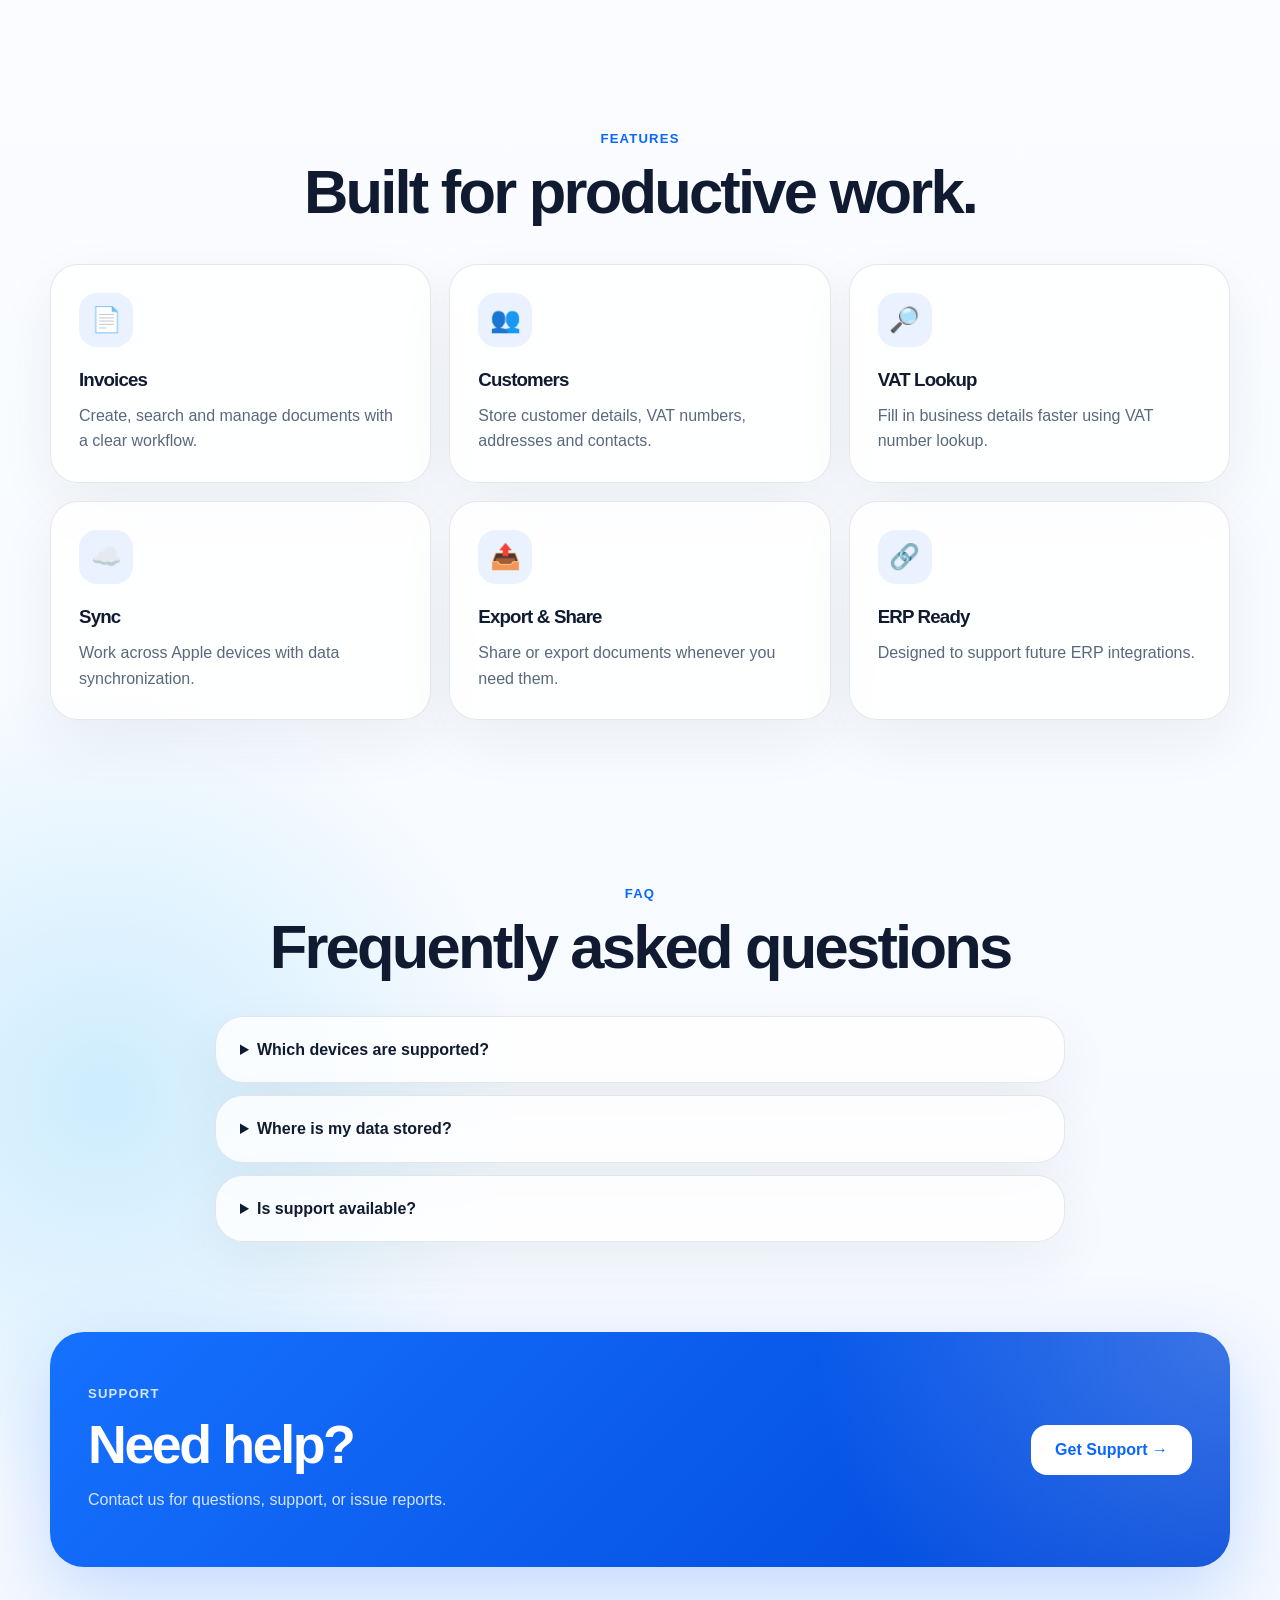
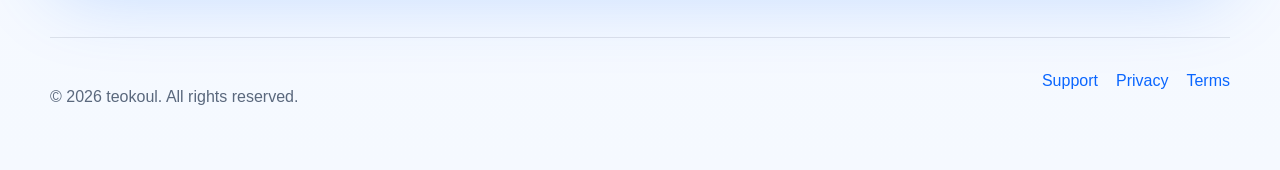
==== commit 8a70904f: "Update index.html" ====
--- a/index.html
+++ b/index.html
@@ -44,10 +44,16 @@
           και να διαχειρίζεσαι την καθημερινή τιμολόγηση από iPhone, iPad και Mac.
         </p>
 
-        <div class="actions">
-          <a class="button primary" href="support.html" data-i18n="heroSupport">Υποστήριξη</a>
-          <a class="button secondary" href="privacy.html" data-i18n="heroPrivacy">Privacy Policy</a>
-        </div>
+       <div class="actions">
+      <a class="button primary" href="support.html" data-i18n="heroSupport">Υποστήριξη</a>
+      <a class="button secondary" href="privacy.html" data-i18n="heroPrivacy">Privacy Policy</a>
+
+      <a class="button primary"
+     href="https://apps.apple.com/gr/app/myinvoice-business-documents/id6784985550"
+     target="_blank">
+     Download on the App Store
+  </a>
+</div>
 
         <div class="mini-features">
           <span data-i18n="pillInvoices">Παραστατικά</span>
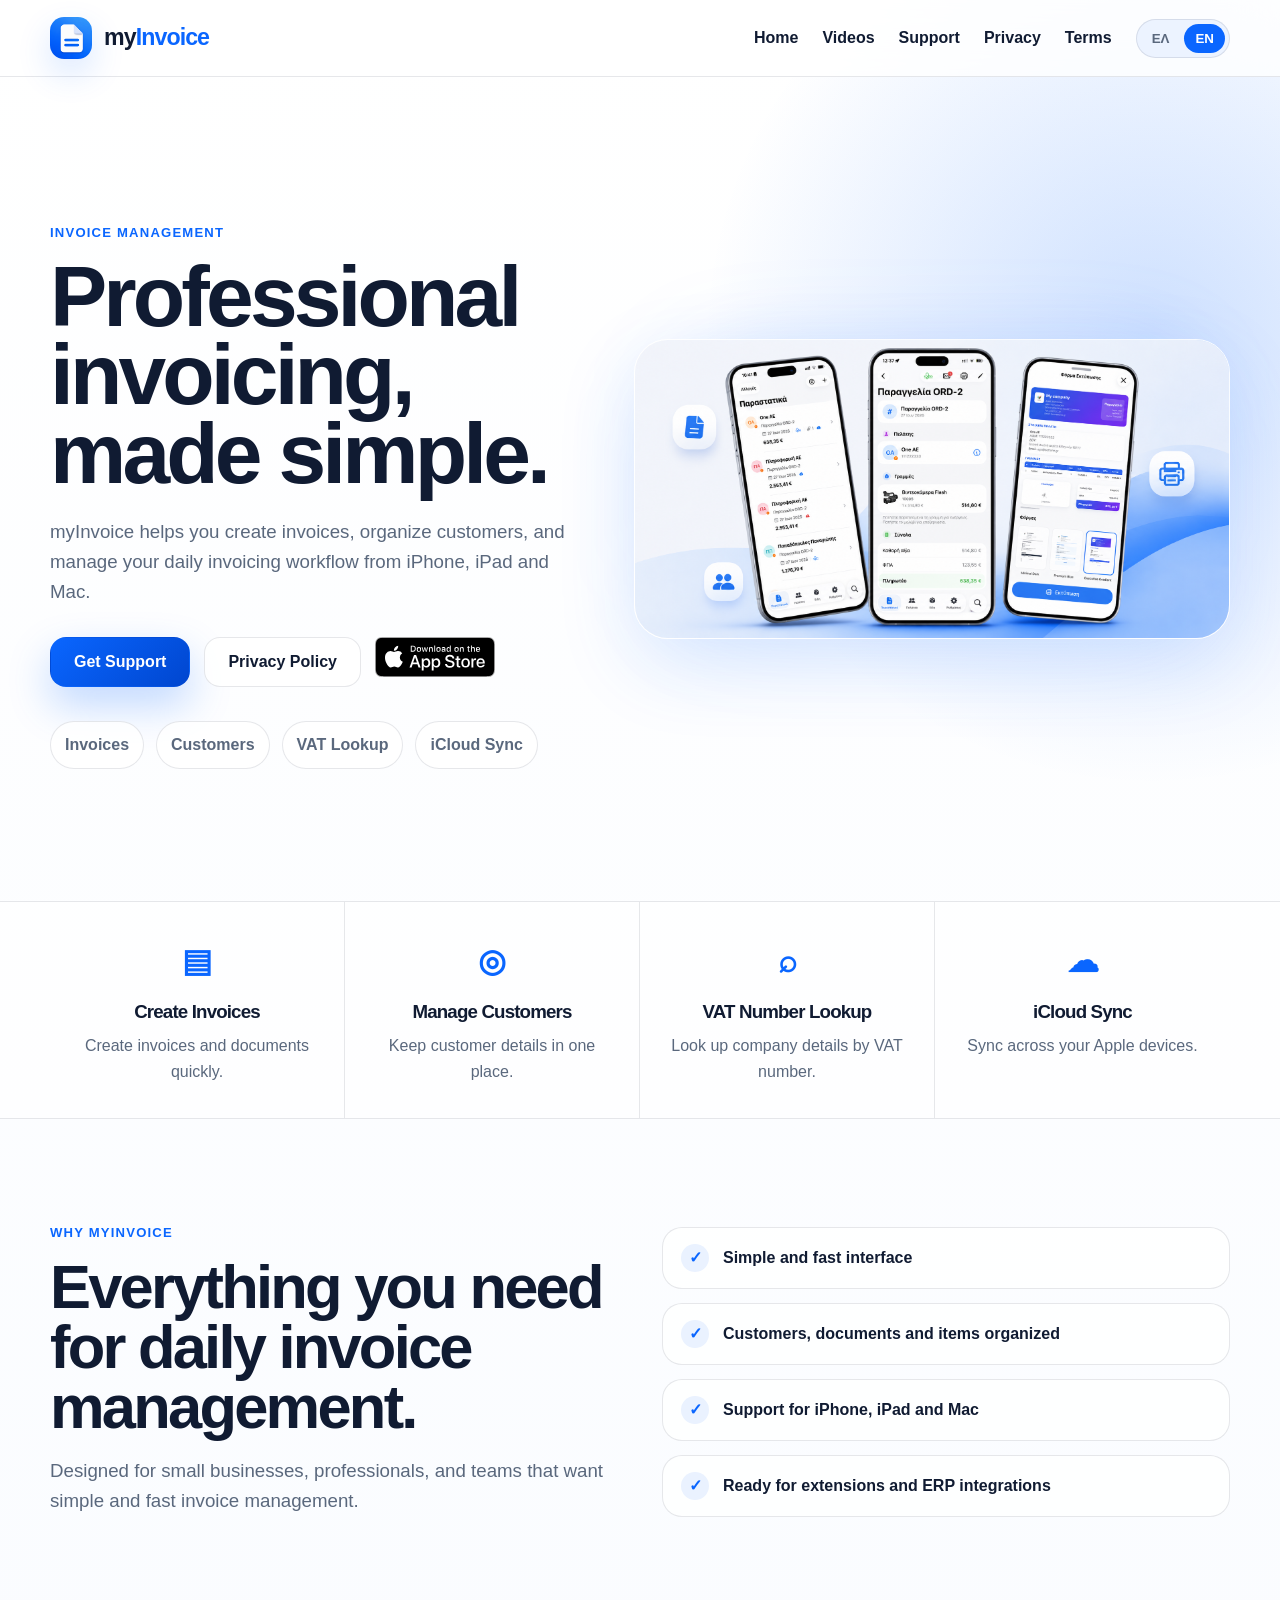
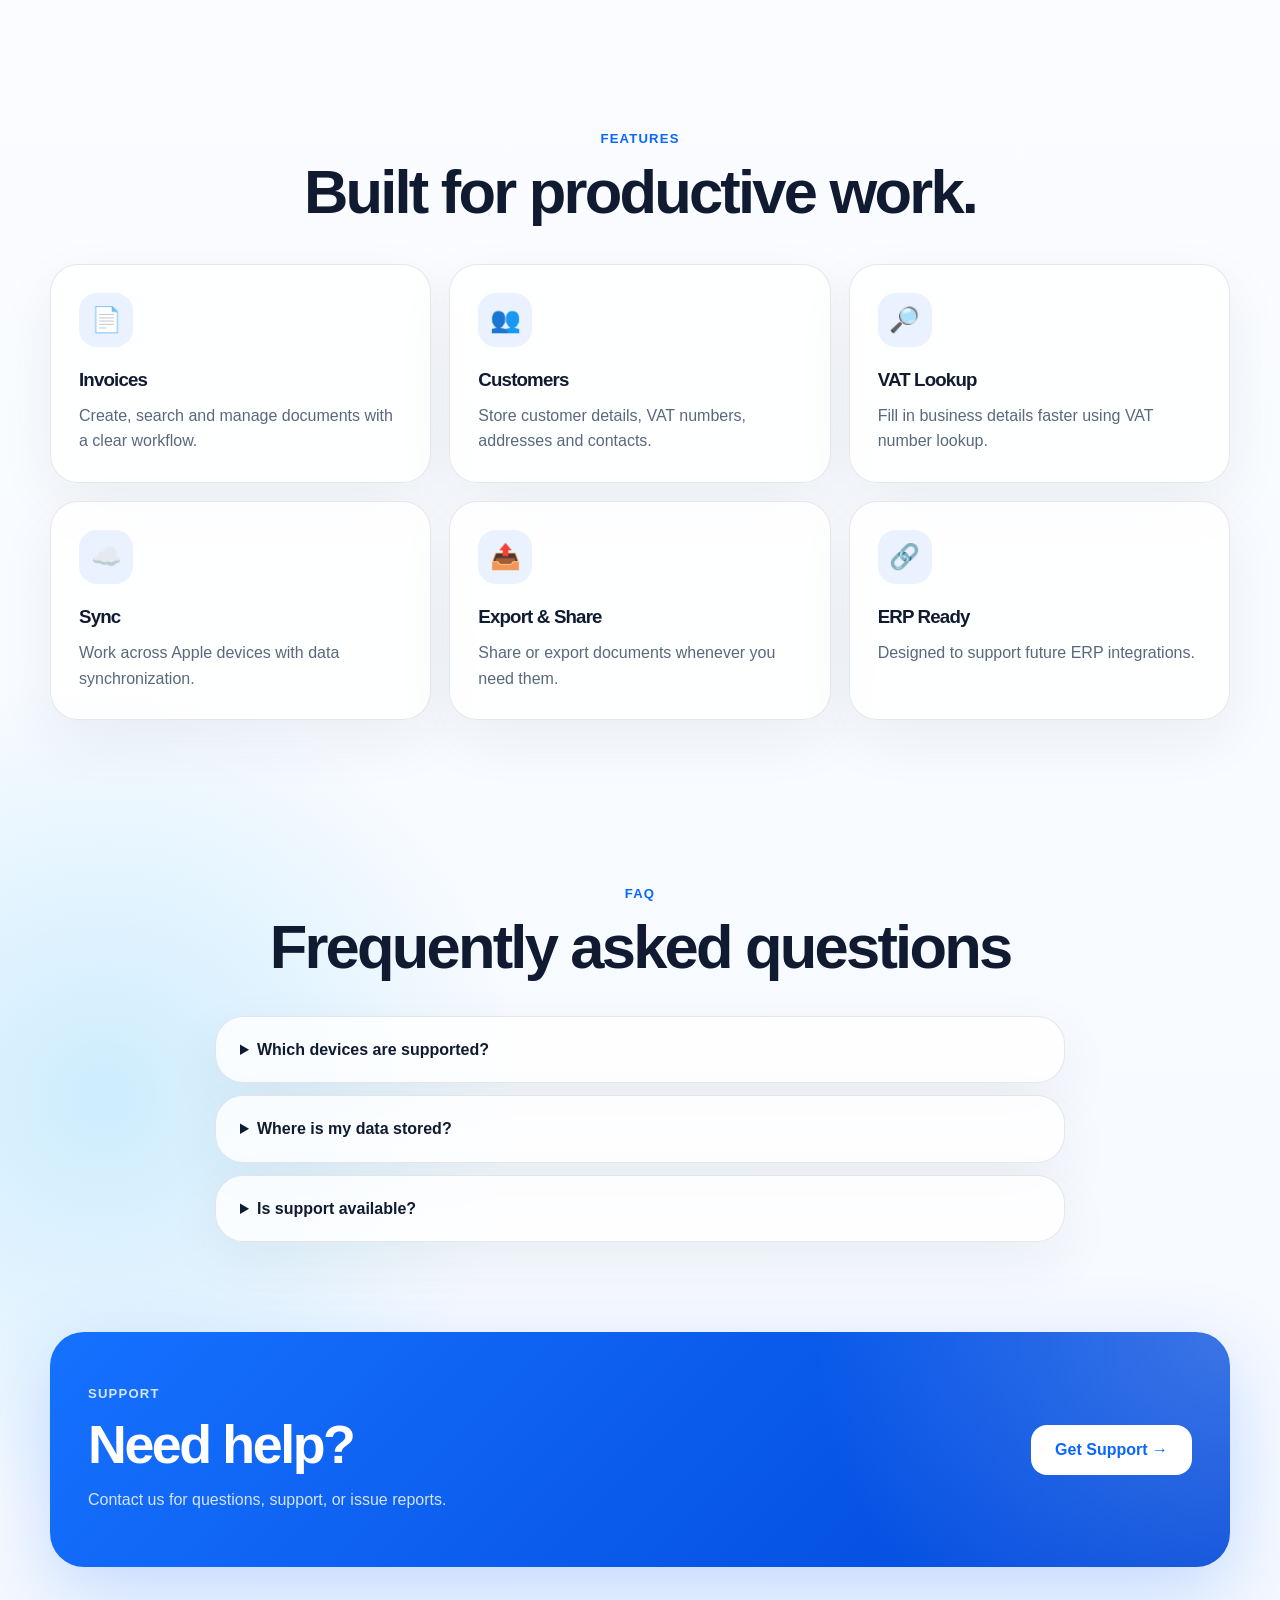
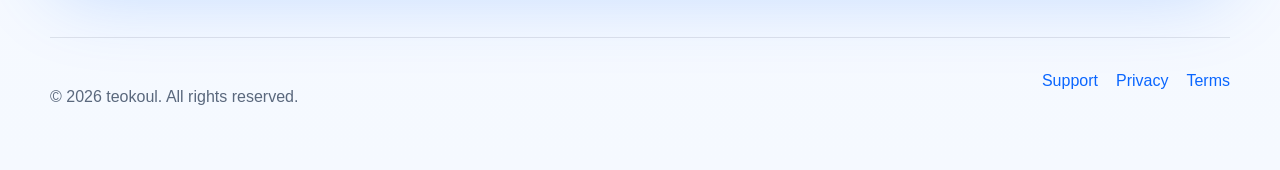
==== commit 44a60a05: "Update index.html" ====
--- a/index.html
+++ b/index.html
@@ -48,11 +48,12 @@
       <a class="button primary" href="support.html" data-i18n="heroSupport">Υποστήριξη</a>
       <a class="button secondary" href="privacy.html" data-i18n="heroPrivacy">Privacy Policy</a>
 
-      <a class="button primary"
-     href="https://apps.apple.com/gr/app/myinvoice-business-documents/id6784985550"
-     target="_blank">
-     Download on the App Store
-  </a>
+  <a href="https://apps.apple.com/gr/app/myinvoice-business-documents/id6784985550"
+   target="_blank">
+    <img src="assets/appstore-badge.svg"
+         alt="Download on the App Store"
+         class="appstore-badge">
+</a>
 </div>
 
         <div class="mini-features">
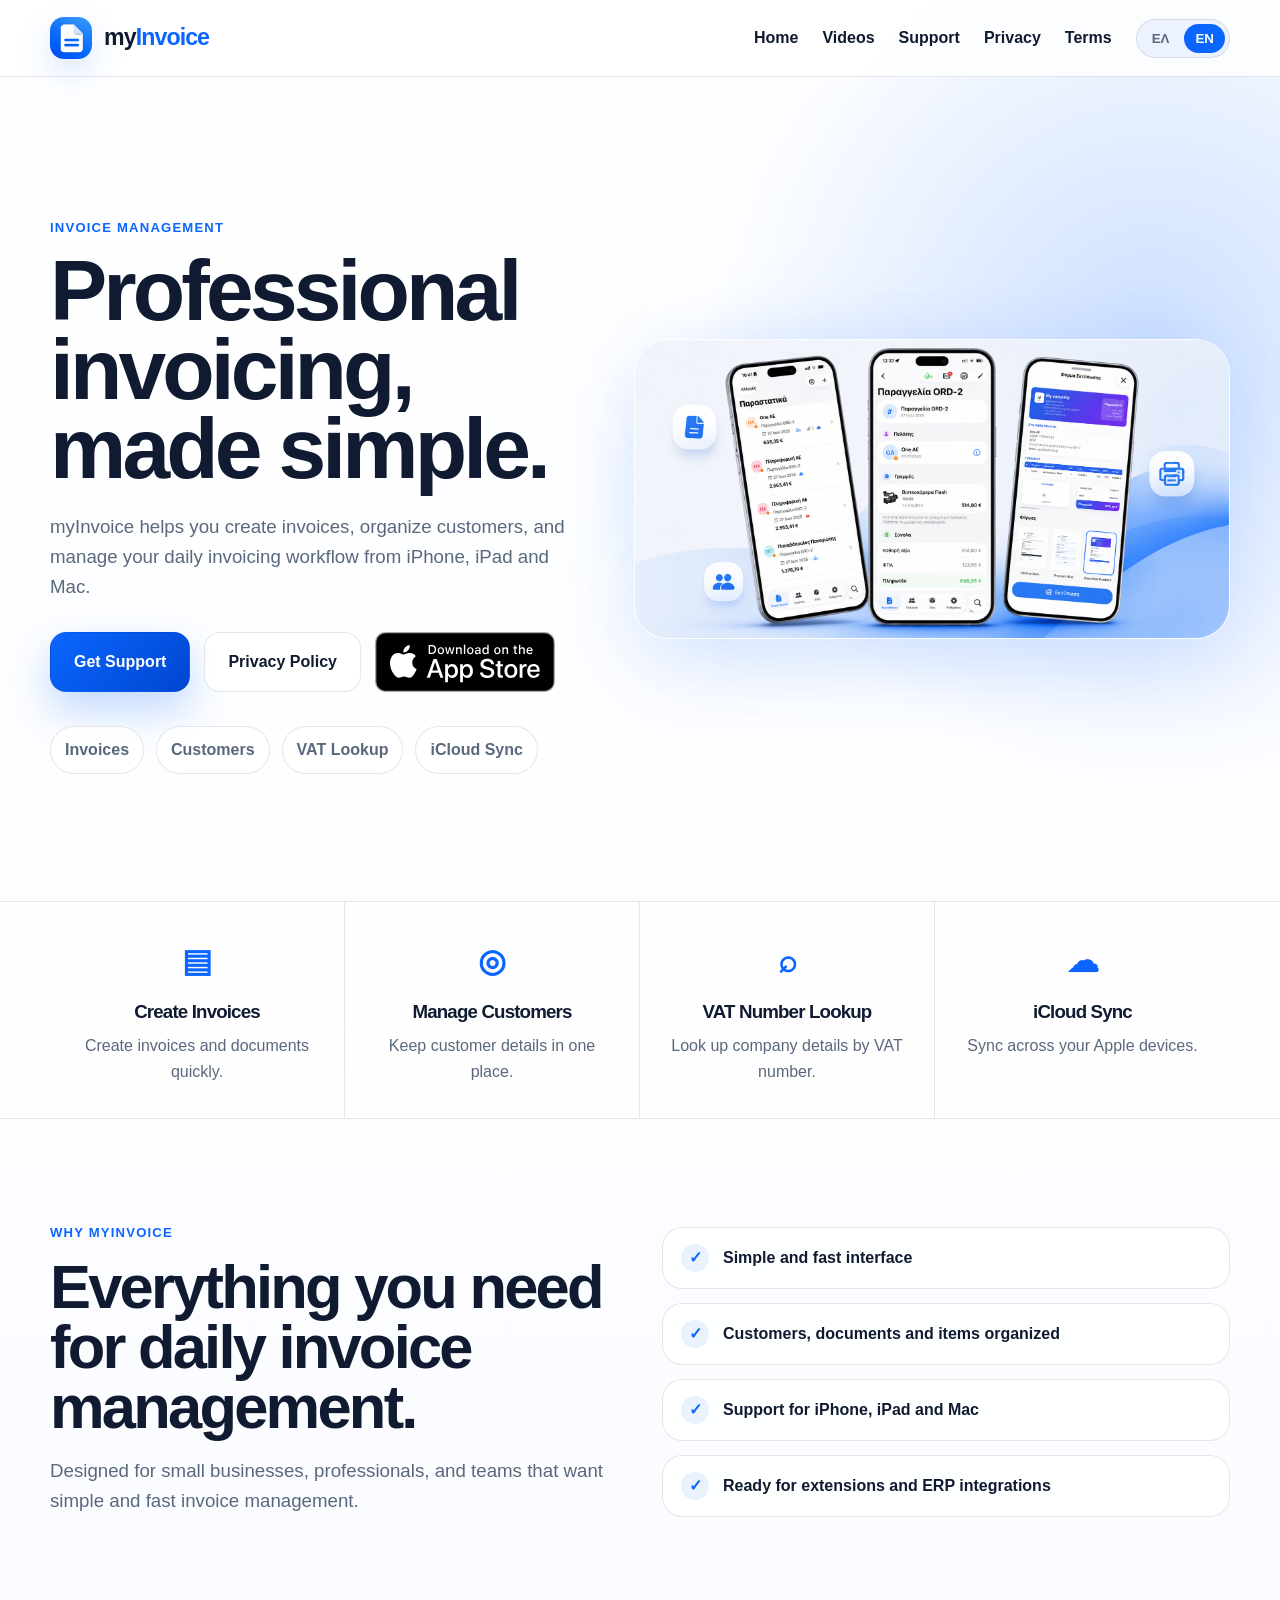
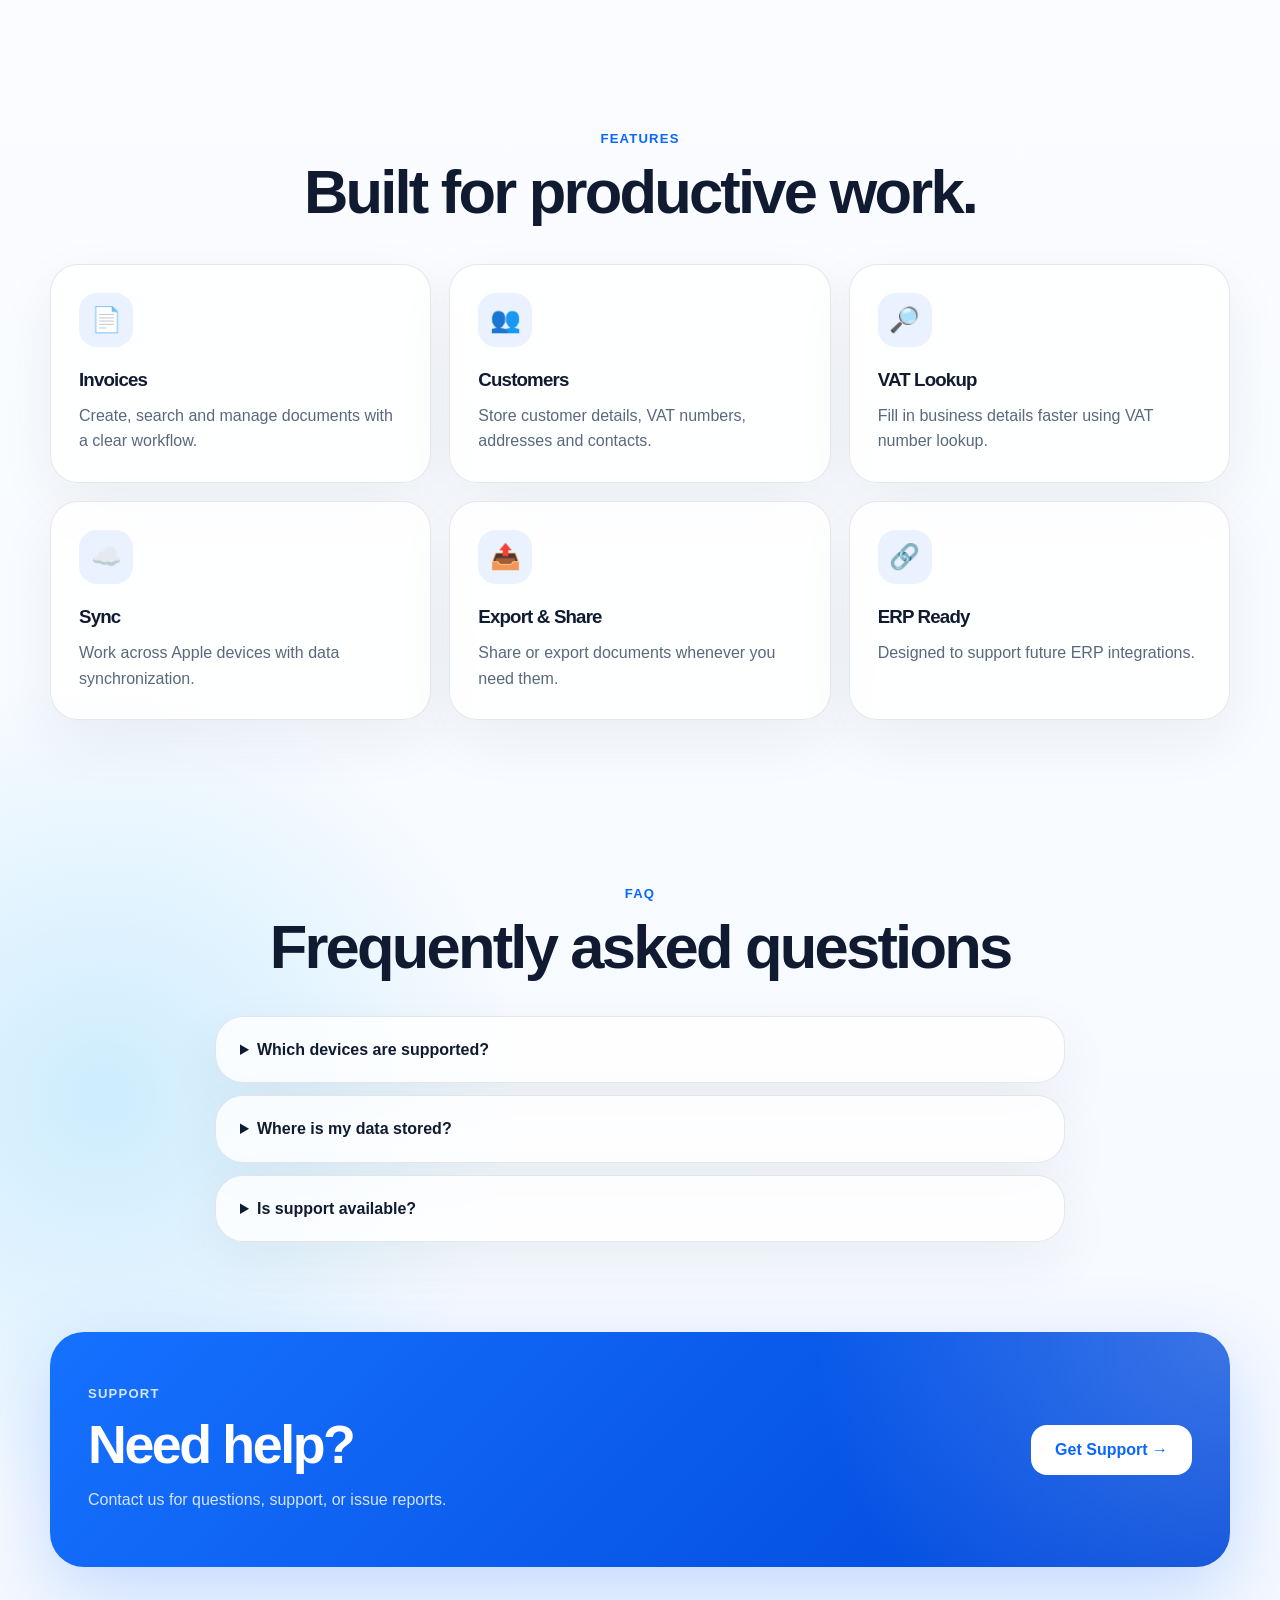
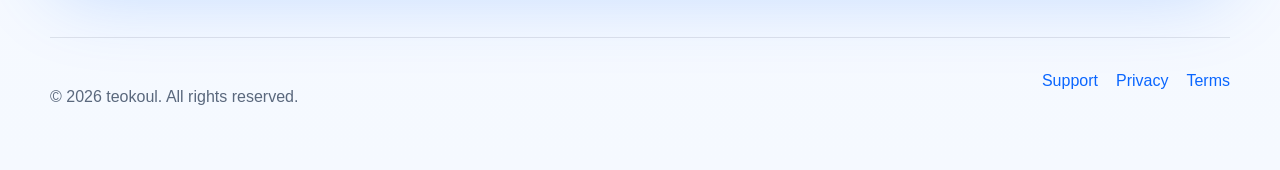
==== commit 7ecde00d: "Update index.html" ====
--- a/index.html
+++ b/index.html
@@ -48,8 +48,10 @@
       <a class="button primary" href="support.html" data-i18n="heroSupport">Υποστήριξη</a>
       <a class="button secondary" href="privacy.html" data-i18n="heroPrivacy">Privacy Policy</a>
 
-  <a href="https://apps.apple.com/gr/app/myinvoice-business-documents/id6784985550"
-   target="_blank">
+<a class="appstore-link"
+   href="https://apps.apple.com/gr/app/myinvoice-business-documents/id6784985550"
+   target="_blank"
+   rel="noopener">
     <img src="assets/appstore-badge.svg"
          alt="Download on the App Store"
          class="appstore-badge">
--- a/style.css
+++ b/style.css
@@ -198,7 +198,12 @@
   color: var(--blue);
   background: white;
 }
-
+.appstore-badge {
+  width: 180px;
+  height: auto;
+  display: block;
+  cursor: pointer;
+}
 .mini-features {
   display: flex;
   flex-wrap: wrap;
